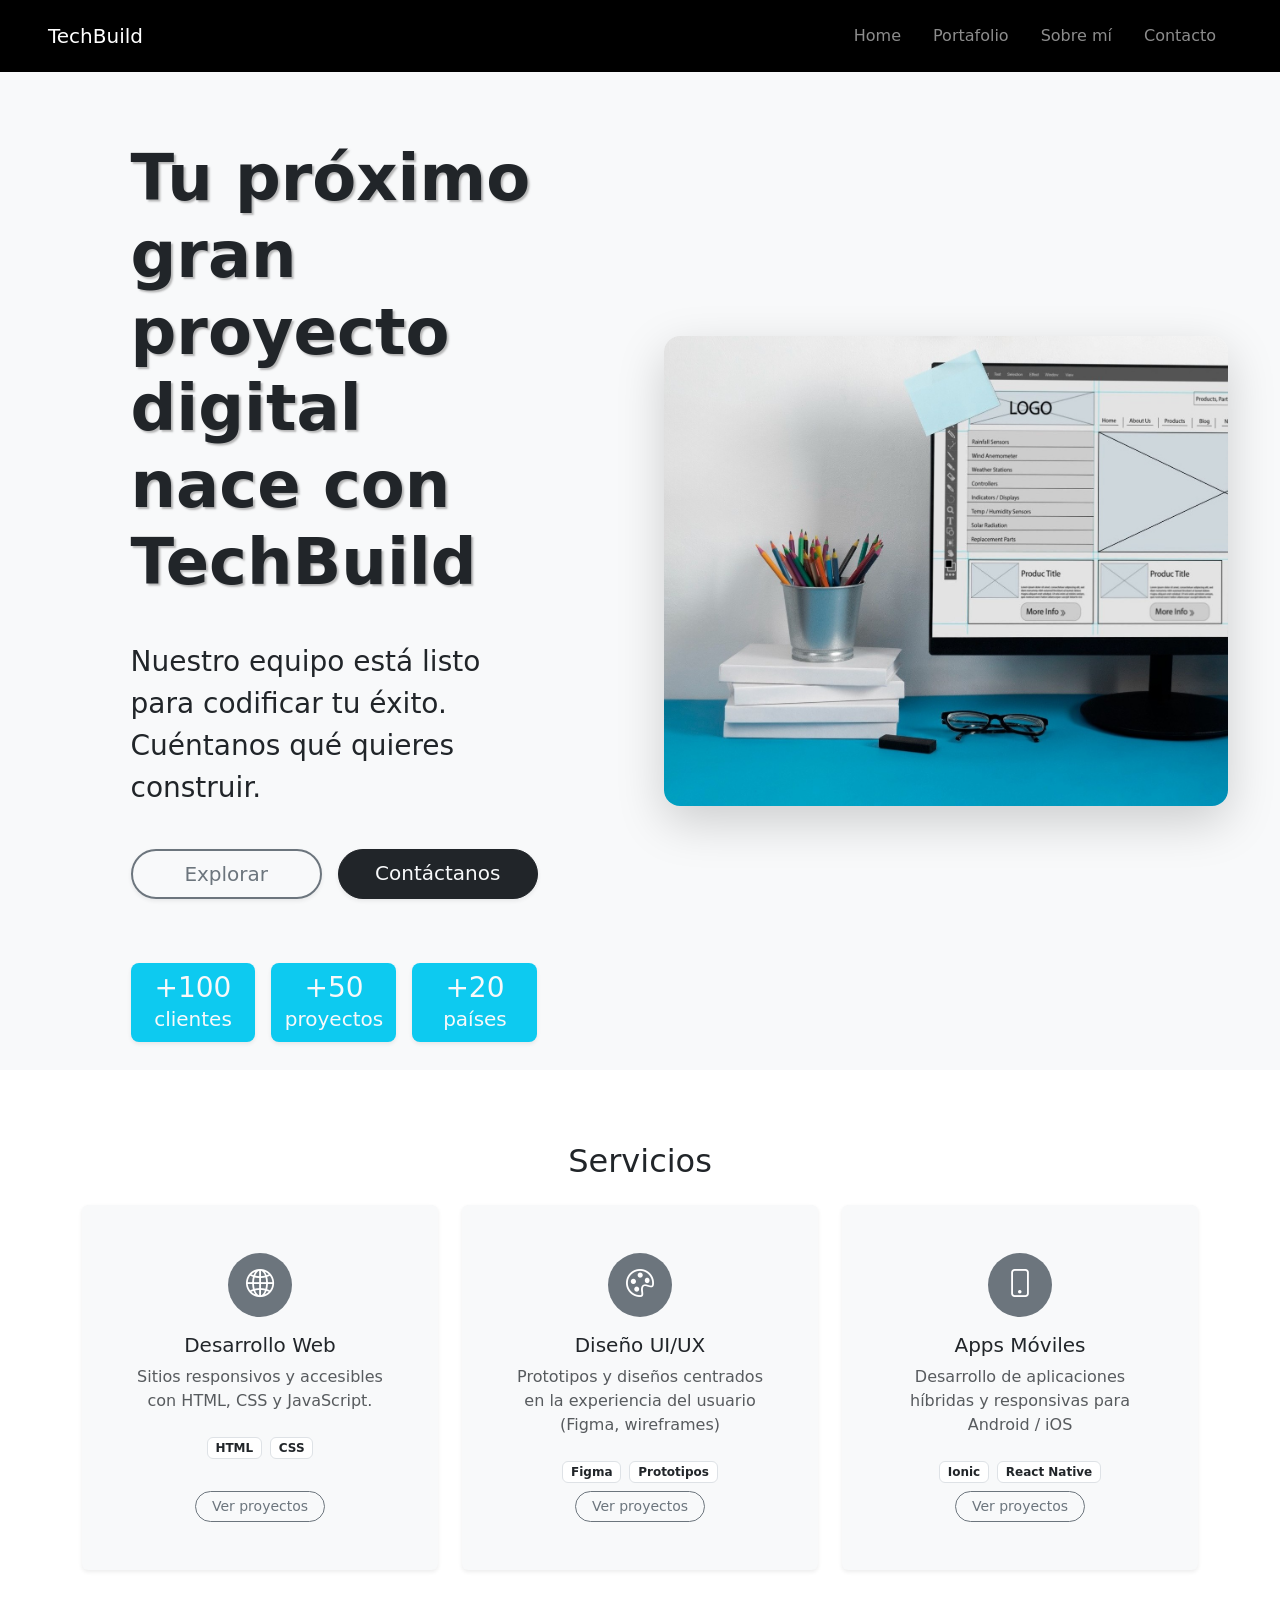
==== index.html @ db24a7d3 "Merge branch 'home' of github.com:merlynt/PortafolioDWA" ====
<!DOCTYPE html>
<html lang="en">

<head>
    <meta charset="UTF-8">
    <meta name="viewport" content="width=device-width, initial-scale=1.0">
    <title>Portafolio</title>
    <link href="https://cdn.jsdelivr.net/npm/bootstrap@5.3.8/dist/css/bootstrap.min.css" rel="stylesheet"
        integrity="sha384-sRIl4kxILFvY47J16cr9ZwB07vP4J8+LH7qKQnuqkuIAvNWLzeN8tE5YBujZqJLB" crossorigin="anonymous">
    <link rel="stylesheet" href="https://cdn.jsdelivr.net/npm/bootstrap-icons@1.10.5/font/bootstrap-icons.css">
    <link href="https://unpkg.com/aos@2.3.1/dist/aos.css" rel="stylesheet">
</head>

<body>
    <header>
        <nav class="navbar navbar-expand-lg navbar-dark bg-black">
            <div class="container-fluid px-5 py-2">
                <button class="navbar-toggler justify-content-end" type="button" data-bs-toggle="collapse"
                    data-bs-target="#menu" aria-controls="menu" aria-expanded="false" aria-label="Toggle navigation">
                    <span class="navbar-toggler-icon"></span>
                </button>
                <div class="collapse navbar-collapse" id="menu">
                    <ul
                        class="navbar-nav w-100 d-flex flex-column flex-lg-row align-items-center justify-content-between">
                        <li class="nav-item">
                            <span class="navbar-brand text-white">TechBuild</span>
                        </li>
                        <div class="d-flex flex-column flex-lg-row">
                            <li class="nav-item"><a class="nav-link btn btn-outline-secondary border-0 mx-2"
                                    href="index.html">Home</a></li>
                            <li class="nav-item"><a class="nav-link btn btn-outline-secondary border-0 mx-2"
                                    href="portafolio.html">Portafolio</a></li>
                            <li class="nav-item"><a class="nav-link btn btn-outline-secondary border-0 mx-2"
                                    href="sobre-mi.html">Sobre mí</a></li>
                            <li class="nav-item"><a class="nav-link btn btn-outline-secondary border-0 mx-2"
                                    href="contacto.html">Contacto</a></li>
                        </div>
                    </ul>
                </div>
            </div>
        </nav>
    </header>

    <section class="min-vh-75 d-flex align-items-center bg-light p-1">
        <div class="container-fluid px-3 px-md-5 py-4">
            <div class="row align-items-center g-5">
                <div class="col-12 col-lg-6 px-6">
                    <div class="row g-3 mt-4 w-75 mx-auto ">
                        <h1 data-aos="fade-up" data-aos-duration="1000" class="display-3 display-md-5 fw-bold mb-4"
                            style="text-shadow: 2px 2px 2px rgba(152, 152, 152, 0.7);">Tu próximo gran proyecto digital
                            nace con
                            TechBuild</h1>

                        <p data-aos="fade" data-aos-duration="1000" data-aos-delay="300" class="lead mb-4 fs-3 ">Nuestro
                            equipo está listo para codificar tu éxito. Cuéntanos
                            qué quieres construir.</p>

                        <div class="d-flex flex-column flex-md-row gap-3 justify-content-center mb-4">
                            <a href="contacto.html"
                                class="btn btn-lg btn-outline-secondary rounded-pill shadow-sm border-2 border-secondary text-secondary w-100 w-md-75 w-lg-50">
                                Explorar
                            </a>

                            <a href="contacto.html"
                                class="btn btn-dark btn-lg rounded-pill px-4 text-light w-100 w-md-75 w-lg-50 shadow-sm">
                                Contáctanos
                            </a>

                        </div>
                    </div>
                    <div class="row g-3 mt-4 w-75 mx-auto ">
                        <div class="col-12 col-sm-4">
                            <div class="bg-info rounded-3 text-center p-2 text-light shadow-sm">
                                <p class="h3 mb-0">+100</p>
                                <p class="fs-5 mb-0">clientes</p>
                            </div>
                        </div>
                        <div class="col-12 col-sm-4">
                            <div class="bg-info rounded-3 text-center p-2 text-light shadow-sm">
                                <p class="h3 mb-0">+50</p>
                                <p class="fs-5 mb-0">proyectos</p>
                            </div>
                        </div>
                        <div class="col-12 col-sm-4">
                            <div class="bg-info rounded-3 text-center p-2 text-light shadow-sm">
                                <p class="h3 mb-0">+20</p>
                                <p class="fs-5 mb-0">países</p>
                            </div>
                        </div>
                    </div>
                </div>

                <div class="col-12 col-lg-6">
                    <img src="/img/portadaHome.jpg" alt="TechBuild Portfolio" class="img-fluid rounded-4 shadow-lg"
                        data-aos="fade-left" data-aos-duration="1200" data-aos-easing="ease-out" data-aos-once="true">
                </div>

            </div>
        </div>
    </section>

    <section class="container my-5 py-4">
        <h2 class="text-center mb-4">Servicios</h2>
        <div class="row g-4">
            <div class="col-12 col-md-6 col-lg-4">
                <div class="card bg-light border-0 h-100 shadow-sm">
                    <div class="card-body text-center d-flex flex-column p-5">
                        <div class="mb-3">
                            <div class="rounded-circle bg-secondary text-white d-inline-flex align-items-center justify-content-center"
                                style="width:64px;height:64px;">
                                <i class="bi bi-globe2 fs-3" aria-hidden="true"></i>
                            </div>
                        </div>
                        <h5 class="card-title">Desarrollo Web</h5>
                        <p class="card-text text-muted">Sitios responsivos y accesibles con HTML, CSS y JavaScript.</p>
                        <div class="d-flex justify-content-center gap-2 my-2">
                            <span class="badge bg-white text-dark border">HTML</span>
                            <span class="badge bg-white text-dark border">CSS</span>
                        </div>
                        <div class="d-flex justify-content-center mt-auto">
                            <a href="portafolio.html" class="btn btn-outline-secondary btn-sm px-3 rounded-pill">
                                Ver proyectos
                            </a>
                        </div>
                    </div>
                </div>
            </div>

            <div class="col-12 col-md-6 col-lg-4">
                <div class="card bg-light border-0 h-100 shadow-sm">
                    <div class="card-body text-center d-flex flex-column p-5">
                        <div class="mb-3">
                            <div class="rounded-circle bg-secondary text-white d-inline-flex align-items-center justify-content-center"
                                style="width:64px;height:64px;">
                                <i class="bi bi-palette fs-3" aria-hidden="true"></i>
                            </div>
                        </div>
                        <h5 class="card-title">Diseño UI/UX</h5>
                        <p class="card-text text-muted">Prototipos y diseños centrados en la experiencia del usuario
                            (Figma, wireframes)</p>
                        <div class="d-flex justify-content-center gap-2 my-2">
                            <span class="badge bg-white text-dark border">Figma</span>
                            <span class="badge bg-white text-dark border">Prototipos</span>
                        </div>
                        <div class="d-flex justify-content-center mt-auto">
                            <a href="portafolio.html" class="btn btn-outline-secondary btn-sm px-3 rounded-pill">
                                Ver proyectos
                            </a>
                        </div>
                    </div>
                </div>
            </div>

            <div class="col-12 col-md-6 col-lg-4">
                <div class="card bg-light border-0 h-100 shadow-sm">
                    <div class="card-body text-center d-flex flex-column p-5">
                        <div class="mb-3">
                            <div class="rounded-circle bg-secondary text-white d-inline-flex align-items-center justify-content-center"
                                style="width:64px;height:64px;">
                                <i class="bi bi-phone fs-3" aria-hidden="true"></i>
                            </div>
                        </div>
                        <h5 class="card-title">Apps Móviles</h5>
                        <p class="card-text text-muted">Desarrollo de aplicaciones híbridas y responsivas para Android /
                            iOS</p>
                        <div class="d-flex justify-content-center gap-2 my-2">
                            <span class="badge bg-white text-dark border">Ionic</span>
                            <span class="badge bg-white text-dark border">React Native</span>
                        </div>
                        <div class="d-flex justify-content-center mt-auto">
                            <a href="portafolio.html" class="btn btn-outline-secondary btn-sm px-3 rounded-pill">
                                Ver proyectos
                            </a>
                        </div>
                    </div>
                </div>
            </div>
        </div>
    </section>

    <script src="https://cdn.jsdelivr.net/npm/bootstrap@5.3.8/dist/js/bootstrap.bundle.min.js"
        integrity="sha384-FKyoEForCGlyvwx9Hj09JcYn3nv7wiPVlz7YYwJrWVcXK/BmnVDxM+D2scQbITxI"
        crossorigin="anonymous"></script>
    <script src="https://unpkg.com/aos@2.3.1/dist/aos.js"></script>
    <script>
        AOS.init();
    </script>

</body>

</html>
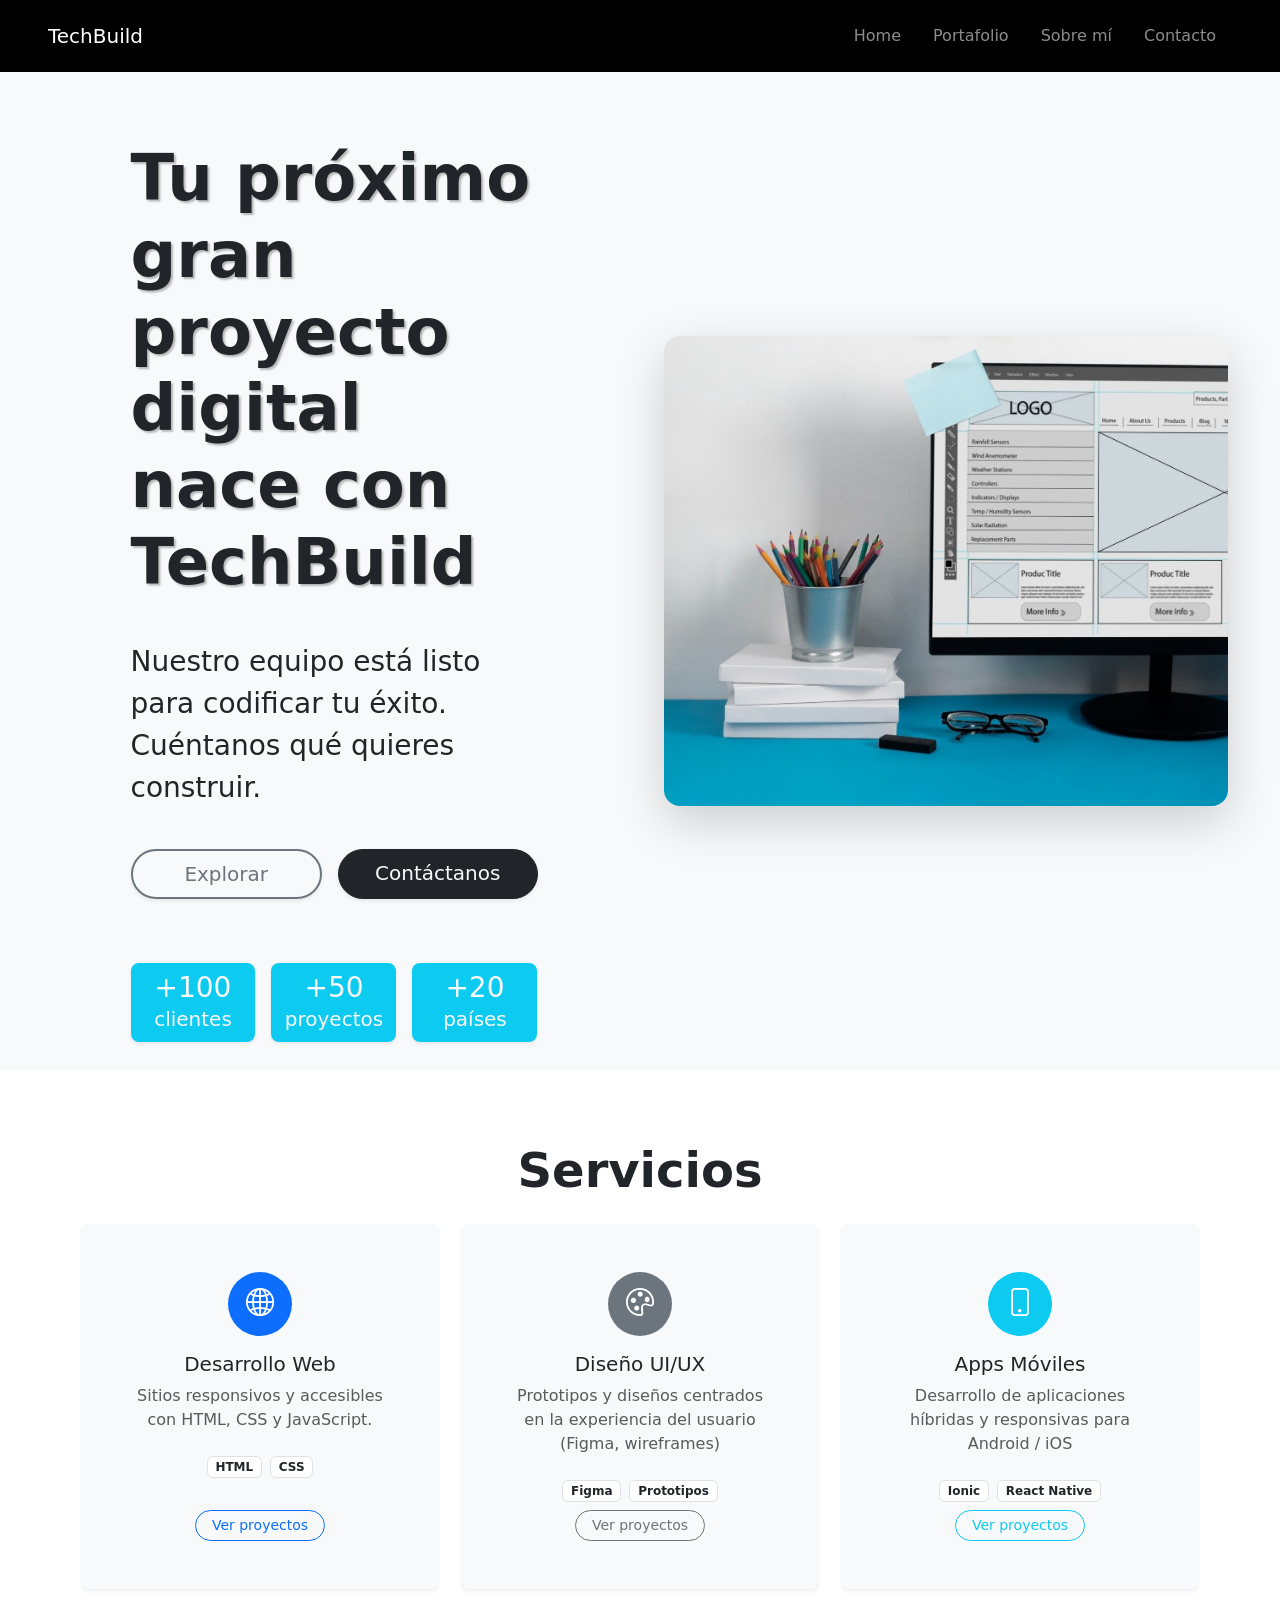
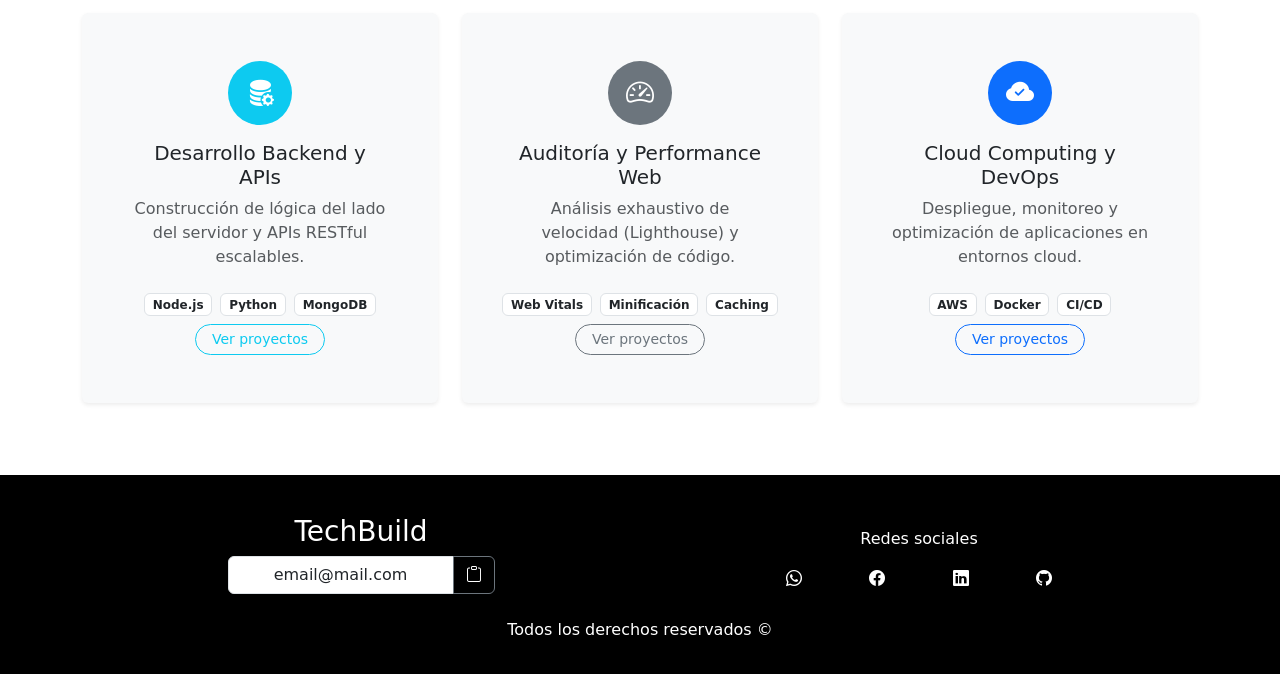
==== commit 67060464: "modificando servicios" ====
--- a/index.html
+++ b/index.html
@@ -99,14 +99,14 @@
         </div>
     </section>
 
-    <section class="container my-5 py-4">
-        <h2 class="text-center mb-4">Servicios</h2>
+    <section class="container my-4 py-5">
+        <h2 class="display-5 text-center fw-bold mb-4">Servicios</h2>
         <div class="row g-4">
             <div class="col-12 col-md-6 col-lg-4">
                 <div class="card bg-light border-0 h-100 shadow-sm">
                     <div class="card-body text-center d-flex flex-column p-5">
                         <div class="mb-3">
-                            <div class="rounded-circle bg-secondary text-white d-inline-flex align-items-center justify-content-center"
+                            <div class="rounded-circle bg-primary text-white d-inline-flex align-items-center justify-content-center"
                                 style="width:64px;height:64px;">
                                 <i class="bi bi-globe2 fs-3" aria-hidden="true"></i>
                             </div>
@@ -118,7 +118,7 @@
                             <span class="badge bg-white text-dark border">CSS</span>
                         </div>
                         <div class="d-flex justify-content-center mt-auto">
-                            <a href="portafolio.html" class="btn btn-outline-secondary btn-sm px-3 rounded-pill">
+                            <a href="portafolio.html" class="btn btn-outline-primary btn-sm px-3 rounded-pill">
                                 Ver proyectos
                             </a>
                         </div>
@@ -155,7 +155,7 @@
                 <div class="card bg-light border-0 h-100 shadow-sm">
                     <div class="card-body text-center d-flex flex-column p-5">
                         <div class="mb-3">
-                            <div class="rounded-circle bg-secondary text-white d-inline-flex align-items-center justify-content-center"
+                            <div class="rounded-circle bg-info text-white d-inline-flex align-items-center justify-content-center"
                                 style="width:64px;height:64px;">
                                 <i class="bi bi-phone fs-3" aria-hidden="true"></i>
                             </div>
@@ -168,7 +168,82 @@
                             <span class="badge bg-white text-dark border">React Native</span>
                         </div>
                         <div class="d-flex justify-content-center mt-auto">
-                            <a href="portafolio.html" class="btn btn-outline-secondary btn-sm px-3 rounded-pill">
+                            <a href="portafolio.html" class="btn btn-outline-info btn-sm px-3 rounded-pill">
+                                Ver proyectos
+                            </a>
+                        </div>
+                    </div>
+                </div>
+            </div>
+            <div class="col-12 col-md-6 col-lg-4">
+                <div class="card bg-light border-0 h-100 shadow-sm">
+                    <div class="card-body text-center d-flex flex-column p-5">
+                        <div class="mb-3">
+                            <div class="rounded-circle bg-info text-white d-inline-flex align-items-center justify-content-center"
+                                style="width:64px;height:64px;">
+                                <i class="bi bi-database-fill-gear fs-3" aria-hidden="true"></i>
+                            </div>
+                        </div>
+                        <h5 class="card-title">Desarrollo Backend y APIs</h5>
+                        <p class="card-text text-muted">Construcción de lógica del lado del servidor y APIs RESTful
+                            escalables.</p>
+                        <div class="d-flex justify-content-center gap-2 my-2">
+                            <span class="badge bg-white text-dark border">Node.js</span>
+                            <span class="badge bg-white text-dark border">Python</span>
+                            <span class="badge bg-white text-dark border">MongoDB</span>
+                        </div>
+                        <div class="d-flex justify-content-center mt-auto">
+                            <a href="portafolio.html" class="btn btn-outline-info btn-sm px-3 rounded-pill">
+                                Ver proyectos
+                            </a>
+                        </div>
+                    </div>
+                </div>
+            </div>
+            <div class="col-12 col-md-6 col-lg-4">
+                <div class="card bg-light border-0 h-100 shadow-sm">
+                    <div class="card-body text-center d-flex flex-column p-5">
+                        <div class="mb-3">
+                            <div class="rounded-circle bg-secondary text-white d-inline-flex align-items-center justify-content-center"
+                                style="width:64px;height:64px;">
+                                <i class="bi bi-speedometer2 fs-3" aria-hidden="true"></i>
+                            </div>
+                        </div>
+                        <h5 class="card-title">Auditoría y Performance Web</h5>
+                        <p class="card-text text-muted">Análisis exhaustivo de velocidad (Lighthouse) y optimización de
+                            código.</p>
+                        <div class="d-flex justify-content-center gap-2 my-2">
+                            <span class="badge bg-white text-dark border">Web Vitals</span>
+                            <span class="badge bg-white text-dark border">Minificación</span>
+                            <span class="badge bg-white text-dark border">Caching</span>
+                        </div>
+                        <div class="d-flex justify-content-center mt-auto">
+                            <a href="#" class="btn btn-outline-secondary btn-sm px-3 rounded-pill">
+                                Ver proyectos
+                            </a>
+                        </div>
+                    </div>
+                </div>
+            </div>
+            <div class="col-12 col-md-6 col-lg-4">
+                <div class="card bg-light border-0 h-100 shadow-sm">
+                    <div class="card-body text-center d-flex flex-column p-5">
+                        <div class="mb-3">
+                            <div class="rounded-circle bg-primary text-white d-inline-flex align-items-center justify-content-center"
+                                style="width:64px;height:64px;">
+                                <i class="bi bi-cloud-check-fill fs-3" aria-hidden="true"></i>
+                            </div>
+                        </div>
+                        <h5 class="card-title">Cloud Computing y DevOps</h5>
+                        <p class="card-text text-muted">Despliegue, monitoreo y optimización de aplicaciones en entornos
+                            cloud.</p>
+                        <div class="d-flex justify-content-center gap-2 my-2">
+                            <span class="badge bg-white text-dark border">AWS</span>
+                            <span class="badge bg-white text-dark border">Docker</span>
+                            <span class="badge bg-white text-dark border">CI/CD</span>
+                        </div>
+                        <div class="d-flex justify-content-center mt-auto">
+                            <a href="portafolio.html" class="btn btn-outline-primary btn-sm px-3 rounded-pill">
                                 Ver proyectos
                             </a>
                         </div>
@@ -185,6 +260,40 @@
     <script>
         AOS.init();
     </script>
+    <footer class="bg-black text-white p-3">
+        <div class="container px-4 pt-4">
+            <div class="row justify-content-evenly">
+                <section
+                    class="col-12 col-lg-6 mx-auto mb-2 d-flex flex-column justify-content-center align-items-center">
+                    <h3>TechBuild</h3>
+                    <div class="input-group mb-3 d-flex justify-content-center">
+                        <input type="text" value="email@mail.com" class="bg-white w-auto pl-2 input-group-text"
+                            disabled>
+                        <button class="btn btn-outline-secondary text-white" type="button"><i
+                                class="bi bi-clipboard"></i></button>
+                    </div>
+                </section>
+                <section class="col-12 d-flex flex-column justify-content-center align-items-center col-sm-6 mx-auto">
+                    <p>Redes sociales</p>
+                    <ul class="list-unstyled d-flex justify-content-between align-items-center w-50">
+                        <li>
+                            <a href="#" class="text-white"><i class="bi bi-whatsapp"></i></a>
+                        </li>
+                        <li>
+                            <a href="#" class="text-white"><i class="bi bi-facebook"></i></a>
+                        </li>
+                        <li>
+                            <a href="#" class="text-white"><i class="bi bi-linkedin"></i></a>
+                        </li>
+                        <li>
+                            <a href="#" class="text-white"><i class="bi bi-github"></i></a>
+                        </li>
+                    </ul>
+                </section>
+            </div>
+            <p class="text-center">Todos los derechos reservados &copy;</p>
+        </div>
+    </footer>
 
 </body>
 
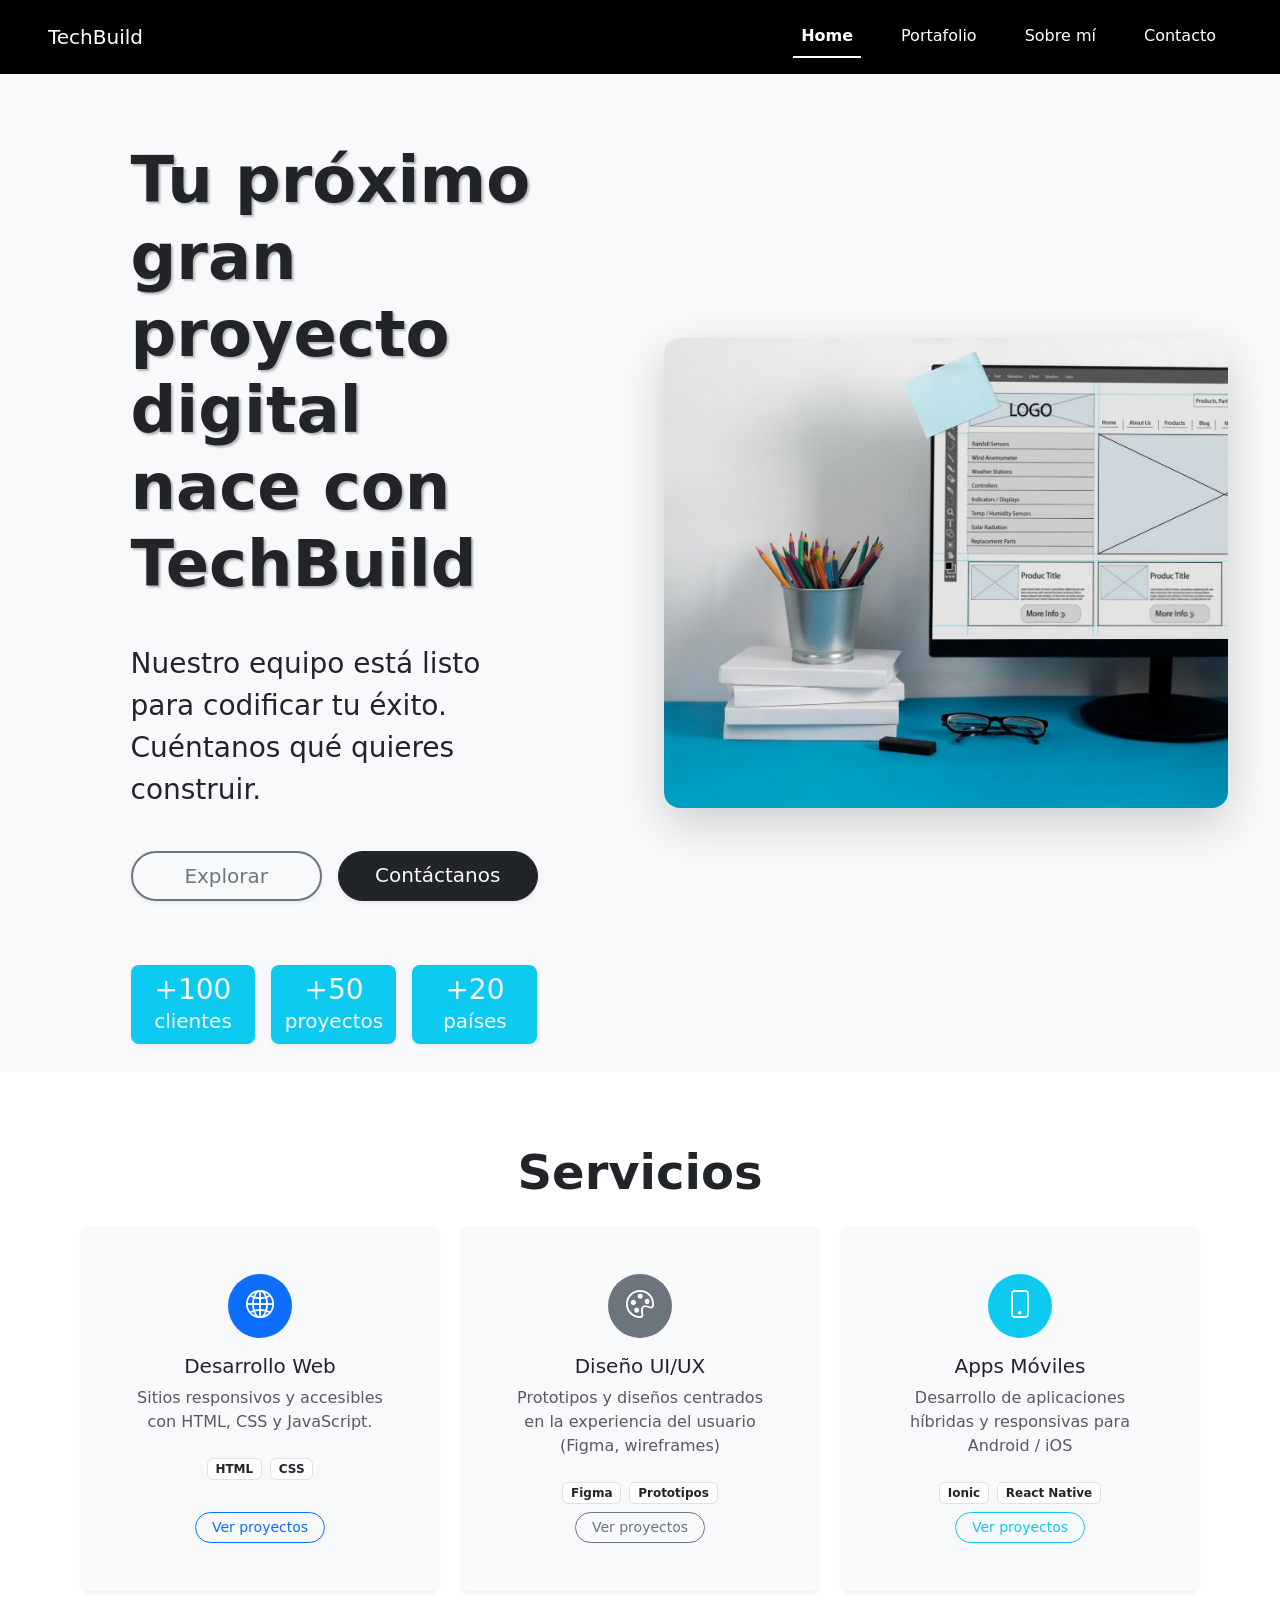
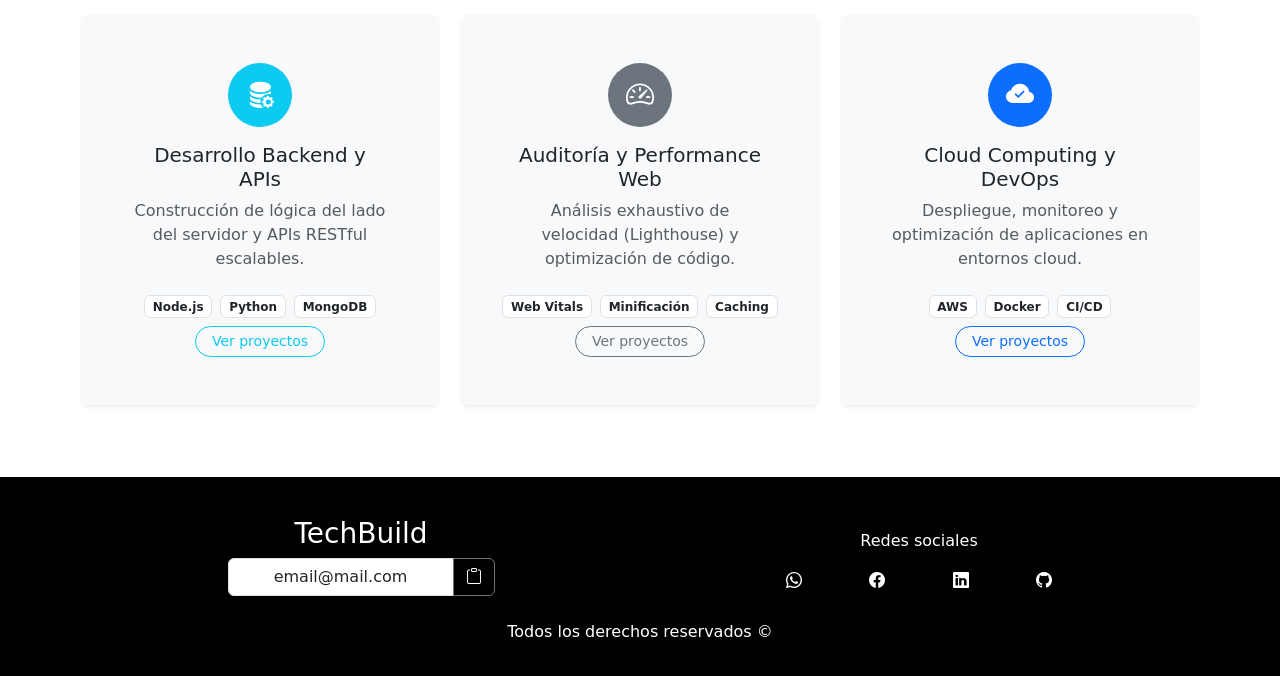
==== commit 3ca52dbb: "refactor: redesign navbar and reorganize script structure for better code order" ====
--- a/index.html
+++ b/index.html
@@ -9,36 +9,41 @@
         integrity="sha384-sRIl4kxILFvY47J16cr9ZwB07vP4J8+LH7qKQnuqkuIAvNWLzeN8tE5YBujZqJLB" crossorigin="anonymous">
     <link rel="stylesheet" href="https://cdn.jsdelivr.net/npm/bootstrap-icons@1.10.5/font/bootstrap-icons.css">
     <link href="https://unpkg.com/aos@2.3.1/dist/aos.css" rel="stylesheet">
+    <link rel="stylesheet" href="../CSS/style.css">
+
 </head>
 
 <body>
     <header>
         <nav class="navbar navbar-expand-lg navbar-dark bg-black">
             <div class="container-fluid px-5 py-2">
-                <button class="navbar-toggler justify-content-end" type="button" data-bs-toggle="collapse"
-                    data-bs-target="#menu" aria-controls="menu" aria-expanded="false" aria-label="Toggle navigation">
+                <a class="navbar-brand text-white" href="#">TechBuild</a>
+
+                <button class="navbar-toggler" type="button" data-bs-toggle="collapse" data-bs-target="#menu"
+                        aria-controls="menu" aria-expanded="false" aria-label="Toggle navigation">
                     <span class="navbar-toggler-icon"></span>
                 </button>
+
                 <div class="collapse navbar-collapse" id="menu">
-                    <ul
-                        class="navbar-nav w-100 d-flex flex-column flex-lg-row align-items-center justify-content-between">
+                    <ul class="navbar-nav nav-underline ms-auto d-flex flex-column flex-lg-row align-items-center">
                         <li class="nav-item">
-                            <span class="navbar-brand text-white">TechBuild</span>
-                        </li>
-                        <div class="d-flex flex-column flex-lg-row">
-                            <li class="nav-item"><a class="nav-link btn btn-outline-secondary border-0 mx-2"
-                                    href="index.html">Home</a></li>
-                            <li class="nav-item"><a class="nav-link btn btn-outline-secondary border-0 mx-2"
-                                    href="portafolio.html">Portafolio</a></li>
-                            <li class="nav-item"><a class="nav-link btn btn-outline-secondary border-0 mx-2"
-                                    href="sobre-mi.html">Sobre mí</a></li>
-                            <li class="nav-item"><a class="nav-link btn btn-outline-secondary border-0 mx-2"
-                                    href="contacto.html">Contacto</a></li>
-                        </div>
+                            <a class="nav-link active text-white mx-2" href="index.html">Home</a>
+                        </li>
+                        <li class="nav-item">
+                            <a class="nav-link text-white mx-2" href="portafolio.html">Portafolio</a>
+                        </li>
+                        <li class="nav-item">
+                            <a class="nav-link text-white mx-2" href="sobre-mi.html">Sobre mí</a>
+                        </li>
+                        <li class="nav-item">
+                            <a class="nav-link text-white mx-2" href="contacto.html">Contacto</a>
+                        </li>
                     </ul>
                 </div>
             </div>
         </nav>
+
+
     </header>
 
     <section class="min-vh-75 d-flex align-items-center bg-light p-1">
@@ -57,7 +62,7 @@
 
                         <div class="d-flex flex-column flex-md-row gap-3 justify-content-center mb-4">
                             <a href="contacto.html"
-                                class="btn btn-lg btn-outline-secondary rounded-pill shadow-sm border-2 border-secondary text-secondary w-100 w-md-75 w-lg-50">
+                                class="btn btn-lg btn-outline-secondary rounded-pill shadow-sm border-2 w-100 w-md-75 w-lg-50">
                                 Explorar
                             </a>
 
@@ -106,8 +111,7 @@
                 <div class="card bg-light border-0 h-100 shadow-sm">
                     <div class="card-body text-center d-flex flex-column p-5">
                         <div class="mb-3">
-                            <div class="rounded-circle bg-primary text-white d-inline-flex align-items-center justify-content-center"
-                                style="width:64px;height:64px;">
+                            <div class="rounded-circle bg-primary text-white d-inline-flex align-items-center justify-content-center icon-circle">
                                 <i class="bi bi-globe2 fs-3" aria-hidden="true"></i>
                             </div>
                         </div>
@@ -130,8 +134,7 @@
                 <div class="card bg-light border-0 h-100 shadow-sm">
                     <div class="card-body text-center d-flex flex-column p-5">
                         <div class="mb-3">
-                            <div class="rounded-circle bg-secondary text-white d-inline-flex align-items-center justify-content-center"
-                                style="width:64px;height:64px;">
+                            <div class="rounded-circle bg-secondary text-white d-inline-flex align-items-center justify-content-center icon-circle">
                                 <i class="bi bi-palette fs-3" aria-hidden="true"></i>
                             </div>
                         </div>
@@ -155,8 +158,7 @@
                 <div class="card bg-light border-0 h-100 shadow-sm">
                     <div class="card-body text-center d-flex flex-column p-5">
                         <div class="mb-3">
-                            <div class="rounded-circle bg-info text-white d-inline-flex align-items-center justify-content-center"
-                                style="width:64px;height:64px;">
+                            <div class="rounded-circle bg-info text-white d-inline-flex align-items-center justify-content-center icon-circle">
                                 <i class="bi bi-phone fs-3" aria-hidden="true"></i>
                             </div>
                         </div>
@@ -179,8 +181,7 @@
                 <div class="card bg-light border-0 h-100 shadow-sm">
                     <div class="card-body text-center d-flex flex-column p-5">
                         <div class="mb-3">
-                            <div class="rounded-circle bg-info text-white d-inline-flex align-items-center justify-content-center"
-                                style="width:64px;height:64px;">
+                            <div class="rounded-circle bg-info text-white d-inline-flex align-items-center justify-content-center icon-circle">
                                 <i class="bi bi-database-fill-gear fs-3" aria-hidden="true"></i>
                             </div>
                         </div>
@@ -204,8 +205,7 @@
                 <div class="card bg-light border-0 h-100 shadow-sm">
                     <div class="card-body text-center d-flex flex-column p-5">
                         <div class="mb-3">
-                            <div class="rounded-circle bg-secondary text-white d-inline-flex align-items-center justify-content-center"
-                                style="width:64px;height:64px;">
+                            <div class="rounded-circle bg-secondary text-white d-inline-flex align-items-center justify-content-center icon-circle">
                                 <i class="bi bi-speedometer2 fs-3" aria-hidden="true"></i>
                             </div>
                         </div>
@@ -229,8 +229,7 @@
                 <div class="card bg-light border-0 h-100 shadow-sm">
                     <div class="card-body text-center d-flex flex-column p-5">
                         <div class="mb-3">
-                            <div class="rounded-circle bg-primary text-white d-inline-flex align-items-center justify-content-center"
-                                style="width:64px;height:64px;">
+                            <div class="rounded-circle bg-primary text-white d-inline-flex align-items-center justify-content-center icon-circle">
                                 <i class="bi bi-cloud-check-fill fs-3" aria-hidden="true"></i>
                             </div>
                         </div>
@@ -253,13 +252,7 @@
         </div>
     </section>
 
-    <script src="https://cdn.jsdelivr.net/npm/bootstrap@5.3.8/dist/js/bootstrap.bundle.min.js"
-        integrity="sha384-FKyoEForCGlyvwx9Hj09JcYn3nv7wiPVlz7YYwJrWVcXK/BmnVDxM+D2scQbITxI"
-        crossorigin="anonymous"></script>
-    <script src="https://unpkg.com/aos@2.3.1/dist/aos.js"></script>
-    <script>
-        AOS.init();
-    </script>
+
     <footer class="bg-black text-white p-3">
         <div class="container px-4 pt-4">
             <div class="row justify-content-evenly">
@@ -295,6 +288,16 @@
         </div>
     </footer>
 
+    <script src="https://cdn.jsdelivr.net/npm/bootstrap@5.3.8/dist/js/bootstrap.bundle.min.js"
+            integrity="sha384-FKyoEForCGlyvwx9Hj09JcYn3nv7wiPVlz7YYwJrWVcXK/BmnVDxM+D2scQbITxI"
+            crossorigin="anonymous"></script>
+    <script src="https://unpkg.com/aos@2.3.1/dist/aos.js"></script>
+    <script>
+        AOS.init();
+    </script>
+
+    <script src="js/main.js"></script>
+
 </body>
 
 </html>
--- a/CSS/style.css
+++ b/CSS/style.css
@@ -0,0 +1,4 @@
+.icon-circle {
+    width: 64px;
+    height: 64px;
+}
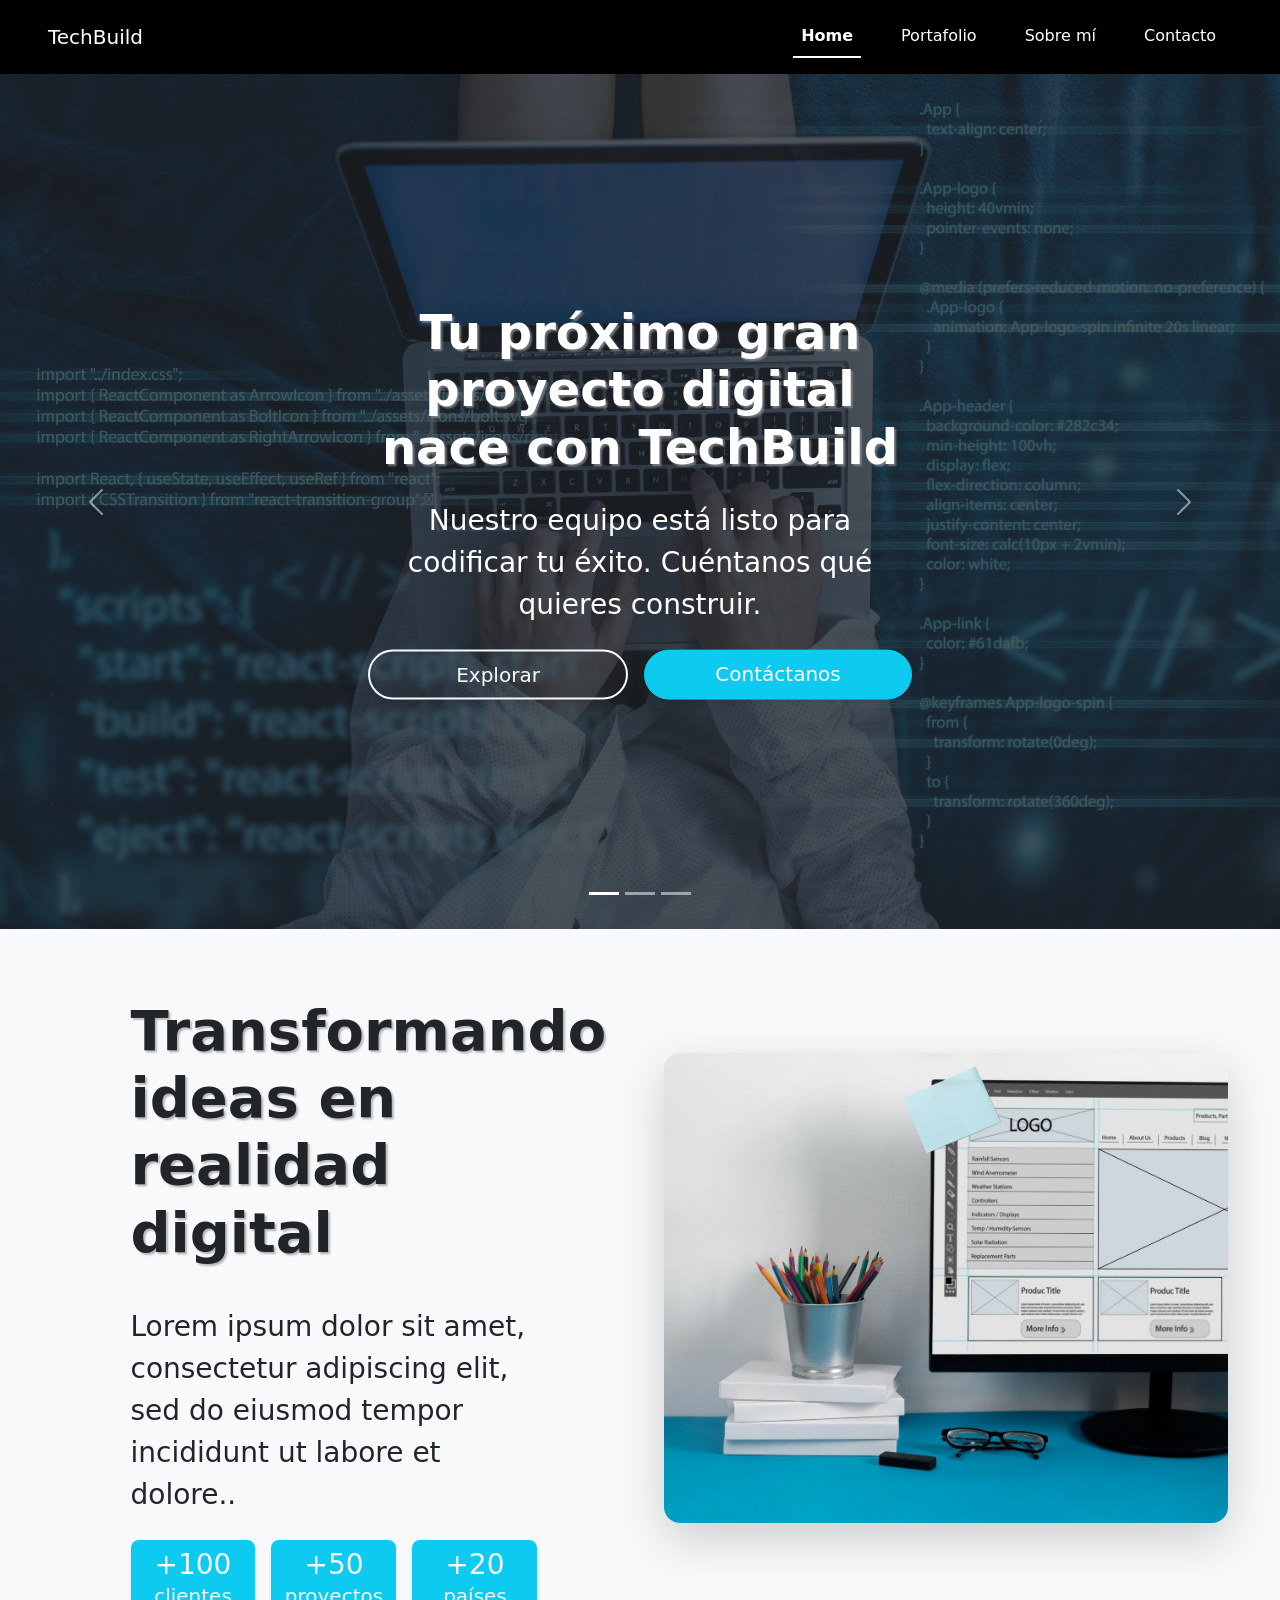
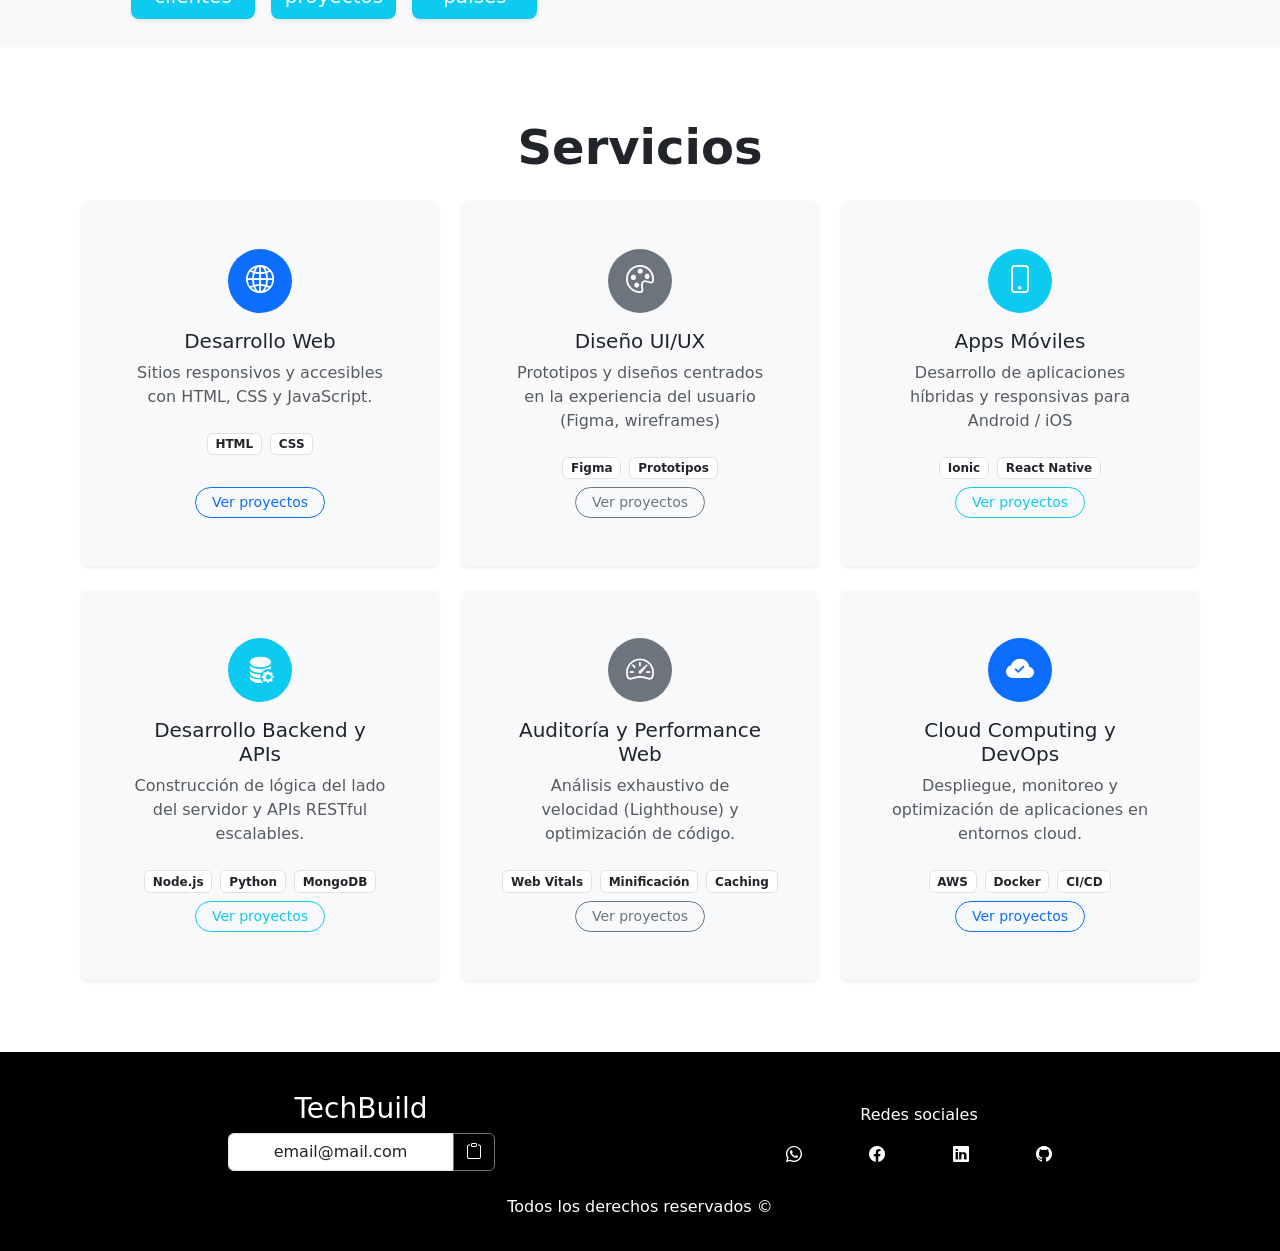
==== commit 9ba0cbcb: "carousel" ====
--- a/index.html
+++ b/index.html
@@ -20,7 +20,7 @@
                 <a class="navbar-brand text-white" href="#">TechBuild</a>
 
                 <button class="navbar-toggler" type="button" data-bs-toggle="collapse" data-bs-target="#menu"
-                        aria-controls="menu" aria-expanded="false" aria-label="Toggle navigation">
+                    aria-controls="menu" aria-expanded="false" aria-label="Toggle navigation">
                     <span class="navbar-toggler-icon"></span>
                 </button>
 
@@ -42,38 +42,135 @@
                 </div>
             </div>
         </nav>
-
-
     </header>
 
-    <section class="min-vh-75 d-flex align-items-center bg-light p-1">
+    <section class="min-vh-75 d-flex align-items-center bg-light position-relative">
+        <div id="carouselExample" class="carousel slide w-100" data-bs-ride="carousel" data-bs-interval="4000">
+
+            <div class="carousel-inner">
+
+                <!-- ===== SLIDE 1 ===== -->
+                <div class="carousel-item active position-relative">
+                    <img src="/img/home/2150010128.jpg" class="d-block w-100 img-fluid" alt="Slide 1"
+                        style="object-fit: cover; height: 95vh; object-position: top;">
+                    <div class="position-absolute top-0 start-0 w-100 h-100 bg-dark bg-opacity-75"></div>
+
+                    <div
+                        class="position-absolute top-50 start-50 translate-middle text-center text-white p-4 p-md-5 mx-auto w-auto">
+                        <h1 class="display-5 display-md-3 fw-bold mb-4"
+                            style="text-shadow: 2px 2px 2px rgba(152,152,152,0.7);">
+                            Tu próximo gran proyecto digital nace con TechBuild
+                        </h1>
+                        <p class="lead mb-4 fs-3">
+                            Nuestro equipo está listo para codificar tu éxito. Cuéntanos qué quieres construir.
+                        </p>
+                        <div class="d-flex flex-column flex-md-row gap-3 justify-content-center">
+                            <a href="contacto.html"
+                                class="btn btn-lg btn-outline-light rounded-pill shadow-sm border-2 w-100 w-md-auto">
+                                Explorar
+                            </a>
+                            <a href="contacto.html"
+                                class="btn btn-info btn-lg rounded-pill px-4 text-white w-100 w-md-auto shadow-sm">
+                                Contáctanos
+                            </a>
+                        </div>
+                    </div>
+                </div>
+
+                <!-- ===== SLIDE 2 ===== -->
+                <div class="carousel-item position-relative">
+                    <img src="/img/home/2150038841.jpg" class="d-block w-100 img-fluid" alt="Slide 2"
+                        style="object-fit: cover; height: 95vh; object-position: top;">
+                    <div class="position-absolute top-0 start-0 w-100 h-100 bg-dark bg-opacity-75"></div>
+
+                    <div
+                        class="position-absolute top-50 start-50 translate-middle text-center text-white p-4 p-md-5 mx-auto w-auto">
+                        <h1 class="display-5 display-md-3 fw-bold mb-4"
+                            style="text-shadow: 2px 2px 2px rgba(152,152,152,0.7);">
+                            Impulsa tu presencia digital con nuestro equipo creativo
+                        </h1>
+                        <p class="lead mb-4 fs-3">
+                            Diseñamos experiencias modernas que transforman ideas en productos digitales.
+                        </p>
+                        <div class="d-flex flex-column flex-md-row gap-3 justify-content-center">
+                            <a href="contacto.html"
+                                class="btn btn-lg btn-outline-light rounded-pill shadow-sm border-2 w-100 w-md-auto">
+                                Explorar
+                            </a>
+                            <a href="contacto.html"
+                                class="btn btn-info btn-lg rounded-pill px-4 text-white w-100 w-md-auto shadow-sm">
+                                Contáctanos
+                            </a>
+                        </div>
+                    </div>
+                </div>
+
+                <!-- ===== SLIDE 3 ===== -->
+                <div class="carousel-item position-relative">
+                    <img src="/img/home/89076.jpg" class="d-block w-100 img-fluid" alt="Slide 3"
+                        style="object-fit: cover; height: 95vh; object-position: top;">
+                    <div class="position-absolute top-0 start-0 w-100 h-100 bg-dark bg-opacity-75"></div>
+
+                    <div
+                        class="position-absolute top-50 start-50 translate-middle text-center text-white p-4 p-md-5 mx-auto w-auto">
+                        <h1 class="display-5 display-md-3 fw-bold mb-4"
+                            style="text-shadow: 2px 2px 2px rgba(152,152,152,0.7);">
+                            Creamos soluciones que conectan con tus usuarios
+                        </h1>
+                        <p class="lead mb-4 fs-3">
+                            Desde la estrategia hasta la implementación, te acompañamos en todo el proceso.
+                        </p>
+                        <div class="d-flex flex-column flex-md-row gap-3 justify-content-center">
+                            <a href="contacto.html"
+                                class="btn btn-lg btn-outline-light rounded-pill shadow-sm border-2 w-100 w-md-auto">
+                                Explorar
+                            </a>
+                            <a href="contacto.html"
+                                class="btn btn-info btn-lg rounded-pill px-4 text-white w-100 w-md-auto shadow-sm">
+                                Contáctanos
+                            </a>
+                        </div>
+                    </div>
+                </div>
+            </div>
+
+            <!-- CONTROLES -->
+            <button class="carousel-control-prev" type="button" data-bs-target="#carouselExample" data-bs-slide="prev">
+                <span class="carousel-control-prev-icon" aria-hidden="true"></span>
+                <span class="visually-hidden">Anterior</span>
+            </button>
+            <button class="carousel-control-next" type="button" data-bs-target="#carouselExample" data-bs-slide="next">
+                <span class="carousel-control-next-icon" aria-hidden="true"></span>
+                <span class="visually-hidden">Siguiente</span>
+            </button>
+
+            <!-- INDICADORES -->
+            <div class="carousel-indicators mb-0 pb-4">
+                <button type="button" data-bs-target="#carouselExample" data-bs-slide-to="0" class="active"
+                    aria-current="true" aria-label="Slide 1"></button>
+                <button type="button" data-bs-target="#carouselExample" data-bs-slide-to="1"
+                    aria-label="Slide 2"></button>
+                <button type="button" data-bs-target="#carouselExample" data-bs-slide-to="2"
+                    aria-label="Slide 3"></button>
+            </div>
+        </div>
+    </section>
+
+    <section class="min-vh-75 d-flex align-items-center bg-light p-1 ">
         <div class="container-fluid px-3 px-md-5 py-4">
             <div class="row align-items-center g-5">
                 <div class="col-12 col-lg-6 px-6">
                     <div class="row g-3 mt-4 w-75 mx-auto ">
-                        <h1 data-aos="fade-up" data-aos-duration="1000" class="display-3 display-md-5 fw-bold mb-4"
-                            style="text-shadow: 2px 2px 2px rgba(152, 152, 152, 0.7);">Tu próximo gran proyecto digital
-                            nace con
-                            TechBuild</h1>
-
-                        <p data-aos="fade" data-aos-duration="1000" data-aos-delay="300" class="lead mb-4 fs-3 ">Nuestro
-                            equipo está listo para codificar tu éxito. Cuéntanos
-                            qué quieres construir.</p>
-
-                        <div class="d-flex flex-column flex-md-row gap-3 justify-content-center mb-4">
-                            <a href="contacto.html"
-                                class="btn btn-lg btn-outline-secondary rounded-pill shadow-sm border-2 w-100 w-md-75 w-lg-50">
-                                Explorar
-                            </a>
-
-                            <a href="contacto.html"
-                                class="btn btn-dark btn-lg rounded-pill px-4 text-light w-100 w-md-75 w-lg-50 shadow-sm">
-                                Contáctanos
-                            </a>
-
-                        </div>
-                    </div>
-                    <div class="row g-3 mt-4 w-75 mx-auto ">
+                        <h1 data-aos="fade-up" data-aos-duration="1000" class="display-4 display-md-5 fw-bold mb-4"
+                            style="text-shadow: 2px 2px 2px rgba(152, 152, 152, 0.7);">Transformando ideas en realidad
+                            digital</h1>
+
+                        <p data-aos="fade" data-aos-duration="1000" data-aos-delay="300" class="lead mb-4 fs-3 ">Lorem
+                            ipsum dolor sit amet, consectetur adipiscing elit, sed do eiusmod tempor incididunt ut
+                            labore et dolore..</p>
+
+                    </div>
+                    <div class="row g-3 w-75 mx-auto ">
                         <div class="col-12 col-sm-4">
                             <div class="bg-info rounded-3 text-center p-2 text-light shadow-sm">
                                 <p class="h3 mb-0">+100</p>
@@ -96,7 +193,7 @@
                 </div>
 
                 <div class="col-12 col-lg-6">
-                    <img src="/img/portadaHome.jpg" alt="TechBuild Portfolio" class="img-fluid rounded-4 shadow-lg"
+                    <img src="/img/home/portadaHome.jpg" alt="TechBuild Portfolio" class="img-fluid rounded-4 shadow-lg"
                         data-aos="fade-left" data-aos-duration="1200" data-aos-easing="ease-out" data-aos-once="true">
                 </div>
 
@@ -111,7 +208,8 @@
                 <div class="card bg-light border-0 h-100 shadow-sm">
                     <div class="card-body text-center d-flex flex-column p-5">
                         <div class="mb-3">
-                            <div class="rounded-circle bg-primary text-white d-inline-flex align-items-center justify-content-center icon-circle">
+                            <div
+                                class="rounded-circle bg-primary text-white d-inline-flex align-items-center justify-content-center icon-circle">
                                 <i class="bi bi-globe2 fs-3" aria-hidden="true"></i>
                             </div>
                         </div>
@@ -134,7 +232,8 @@
                 <div class="card bg-light border-0 h-100 shadow-sm">
                     <div class="card-body text-center d-flex flex-column p-5">
                         <div class="mb-3">
-                            <div class="rounded-circle bg-secondary text-white d-inline-flex align-items-center justify-content-center icon-circle">
+                            <div
+                                class="rounded-circle bg-secondary text-white d-inline-flex align-items-center justify-content-center icon-circle">
                                 <i class="bi bi-palette fs-3" aria-hidden="true"></i>
                             </div>
                         </div>
@@ -158,7 +257,8 @@
                 <div class="card bg-light border-0 h-100 shadow-sm">
                     <div class="card-body text-center d-flex flex-column p-5">
                         <div class="mb-3">
-                            <div class="rounded-circle bg-info text-white d-inline-flex align-items-center justify-content-center icon-circle">
+                            <div
+                                class="rounded-circle bg-info text-white d-inline-flex align-items-center justify-content-center icon-circle">
                                 <i class="bi bi-phone fs-3" aria-hidden="true"></i>
                             </div>
                         </div>
@@ -181,7 +281,8 @@
                 <div class="card bg-light border-0 h-100 shadow-sm">
                     <div class="card-body text-center d-flex flex-column p-5">
                         <div class="mb-3">
-                            <div class="rounded-circle bg-info text-white d-inline-flex align-items-center justify-content-center icon-circle">
+                            <div
+                                class="rounded-circle bg-info text-white d-inline-flex align-items-center justify-content-center icon-circle">
                                 <i class="bi bi-database-fill-gear fs-3" aria-hidden="true"></i>
                             </div>
                         </div>
@@ -205,7 +306,8 @@
                 <div class="card bg-light border-0 h-100 shadow-sm">
                     <div class="card-body text-center d-flex flex-column p-5">
                         <div class="mb-3">
-                            <div class="rounded-circle bg-secondary text-white d-inline-flex align-items-center justify-content-center icon-circle">
+                            <div
+                                class="rounded-circle bg-secondary text-white d-inline-flex align-items-center justify-content-center icon-circle">
                                 <i class="bi bi-speedometer2 fs-3" aria-hidden="true"></i>
                             </div>
                         </div>
@@ -229,7 +331,8 @@
                 <div class="card bg-light border-0 h-100 shadow-sm">
                     <div class="card-body text-center d-flex flex-column p-5">
                         <div class="mb-3">
-                            <div class="rounded-circle bg-primary text-white d-inline-flex align-items-center justify-content-center icon-circle">
+                            <div
+                                class="rounded-circle bg-primary text-white d-inline-flex align-items-center justify-content-center icon-circle">
                                 <i class="bi bi-cloud-check-fill fs-3" aria-hidden="true"></i>
                             </div>
                         </div>
@@ -289,8 +392,8 @@
     </footer>
 
     <script src="https://cdn.jsdelivr.net/npm/bootstrap@5.3.8/dist/js/bootstrap.bundle.min.js"
-            integrity="sha384-FKyoEForCGlyvwx9Hj09JcYn3nv7wiPVlz7YYwJrWVcXK/BmnVDxM+D2scQbITxI"
-            crossorigin="anonymous"></script>
+        integrity="sha384-FKyoEForCGlyvwx9Hj09JcYn3nv7wiPVlz7YYwJrWVcXK/BmnVDxM+D2scQbITxI"
+        crossorigin="anonymous"></script>
     <script src="https://unpkg.com/aos@2.3.1/dist/aos.js"></script>
     <script>
         AOS.init();
--- a/CSS/style.css
+++ b/CSS/style.css
@@ -2,3 +2,11 @@
     width: 64px;
     height: 64px;
 }
+
+.cliente-img {
+    width: 110%;
+    height: 110px;
+    object-fit: contain;
+}
+
+
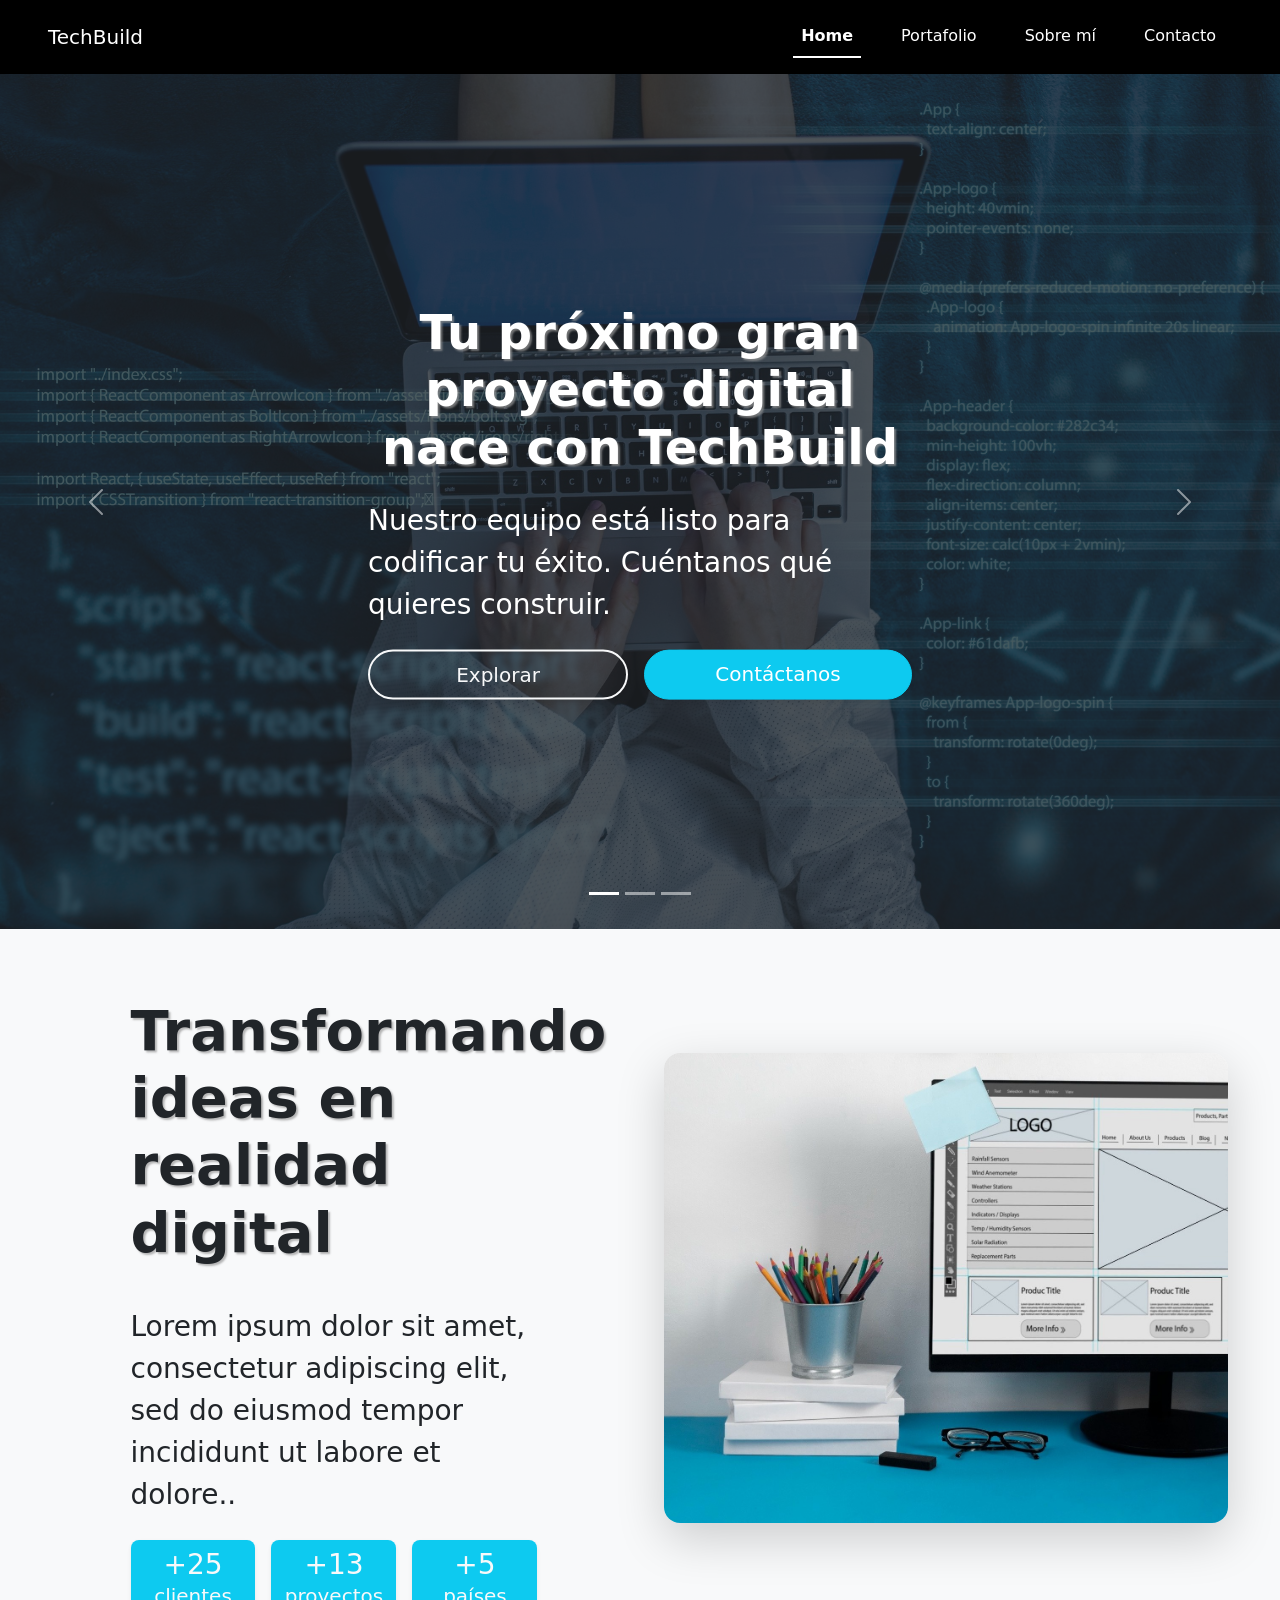
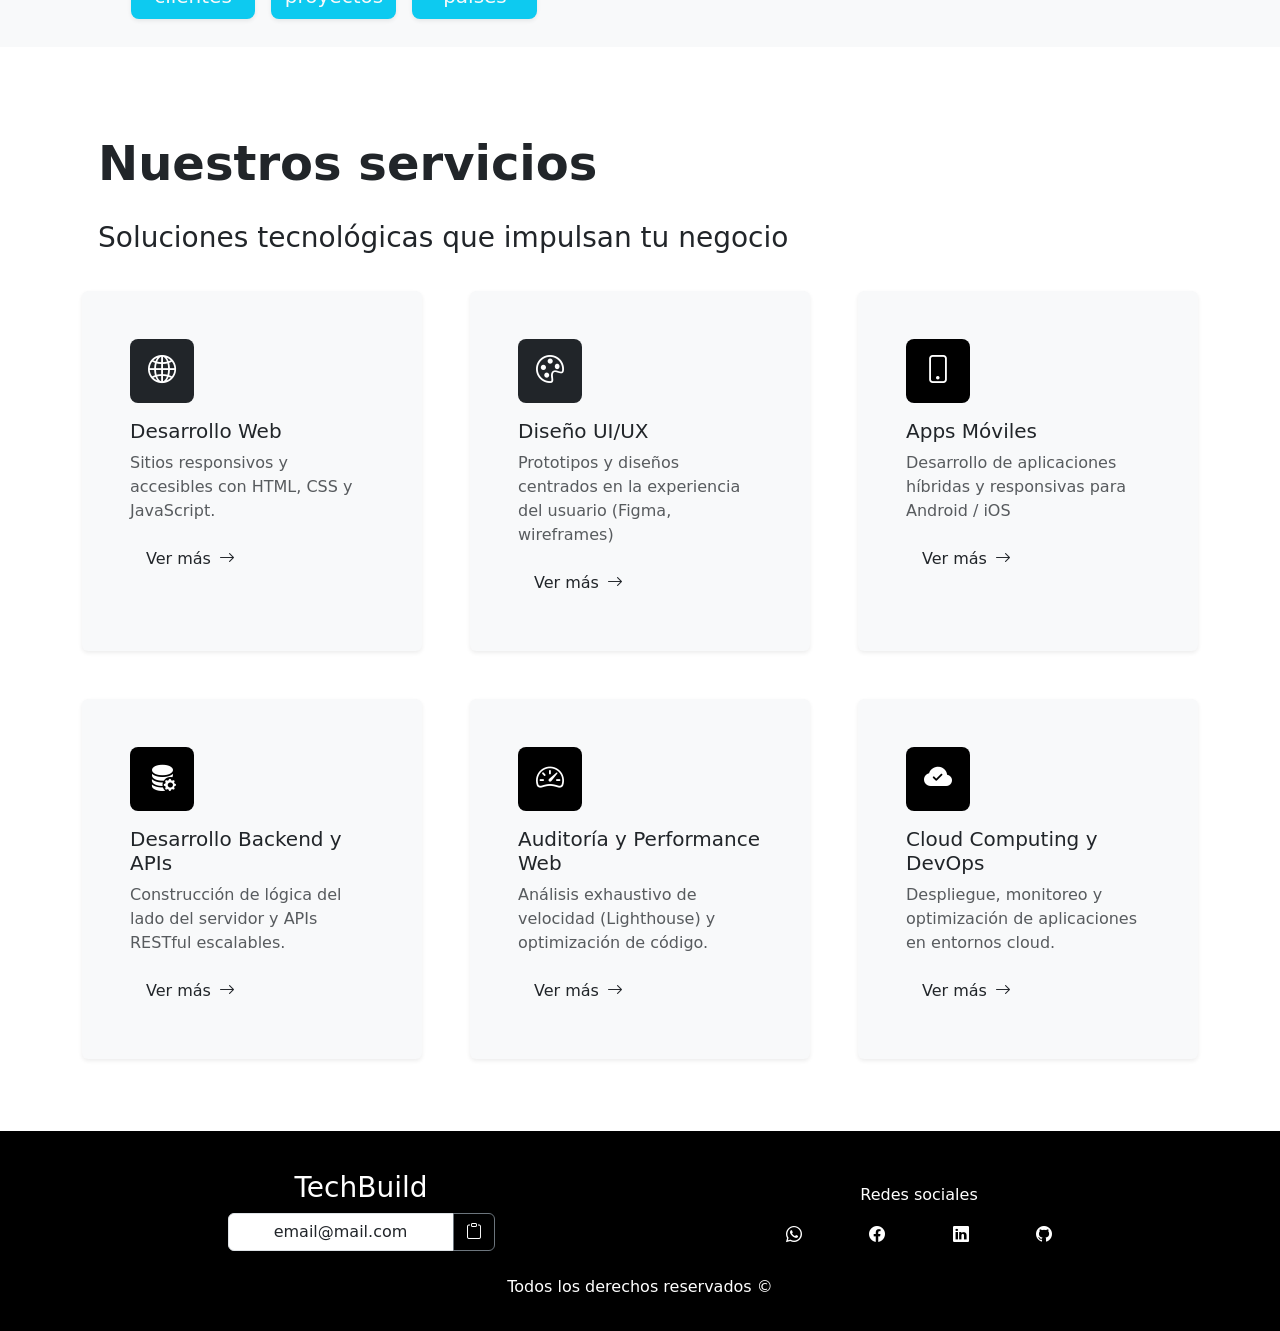
==== commit 8f837215: "arreglos de los servicios" ====
--- a/index.html
+++ b/index.html
@@ -10,7 +10,7 @@
     <link rel="stylesheet" href="https://cdn.jsdelivr.net/npm/bootstrap-icons@1.10.5/font/bootstrap-icons.css">
     <link href="https://unpkg.com/aos@2.3.1/dist/aos.css" rel="stylesheet">
     <link rel="stylesheet" href="../CSS/style.css">
-
+    
 </head>
 
 <body>
@@ -56,8 +56,8 @@
                     <div class="position-absolute top-0 start-0 w-100 h-100 bg-dark bg-opacity-75"></div>
 
                     <div
-                        class="position-absolute top-50 start-50 translate-middle text-center text-white p-4 p-md-5 mx-auto w-auto">
-                        <h1 class="display-5 display-md-3 fw-bold mb-4"
+                        class="position-absolute top-50 start-50 translate-middle text-white p-4 p-md-5 mx-auto w-auto">
+                        <h1 class="display-5 display-md-3 fw-bold mb-4 text-center"
                             style="text-shadow: 2px 2px 2px rgba(152,152,152,0.7);">
                             Tu próximo gran proyecto digital nace con TechBuild
                         </h1>
@@ -84,8 +84,8 @@
                     <div class="position-absolute top-0 start-0 w-100 h-100 bg-dark bg-opacity-75"></div>
 
                     <div
-                        class="position-absolute top-50 start-50 translate-middle text-center text-white p-4 p-md-5 mx-auto w-auto">
-                        <h1 class="display-5 display-md-3 fw-bold mb-4"
+                        class="position-absolute top-50 start-50 translate-middle text-white p-4 p-md-5 mx-auto w-auto">
+                        <h1 class="display-5 display-md-3 fw-bold mb-4 text-center "
                             style="text-shadow: 2px 2px 2px rgba(152,152,152,0.7);">
                             Impulsa tu presencia digital con nuestro equipo creativo
                         </h1>
@@ -112,8 +112,8 @@
                     <div class="position-absolute top-0 start-0 w-100 h-100 bg-dark bg-opacity-75"></div>
 
                     <div
-                        class="position-absolute top-50 start-50 translate-middle text-center text-white p-4 p-md-5 mx-auto w-auto">
-                        <h1 class="display-5 display-md-3 fw-bold mb-4"
+                        class="position-absolute top-50 start-50 translate-middle text-white p-4 p-md-5 mx-auto w-auto">
+                        <h1 class="display-5 display-md-3 fw-bold mb-4 text-center"
                             style="text-shadow: 2px 2px 2px rgba(152,152,152,0.7);">
                             Creamos soluciones que conectan con tus usuarios
                         </h1>
@@ -165,7 +165,7 @@
                             style="text-shadow: 2px 2px 2px rgba(152, 152, 152, 0.7);">Transformando ideas en realidad
                             digital</h1>
 
-                        <p data-aos="fade" data-aos-duration="1000" data-aos-delay="300" class="lead mb-4 fs-3 ">Lorem
+                        <p data-aos="fade" data-aos-duration="1000" data-aos-delay="300" class="lead mb-4 fs-3">Lorem
                             ipsum dolor sit amet, consectetur adipiscing elit, sed do eiusmod tempor incididunt ut
                             labore et dolore..</p>
 
@@ -173,19 +173,19 @@
                     <div class="row g-3 w-75 mx-auto ">
                         <div class="col-12 col-sm-4">
                             <div class="bg-info rounded-3 text-center p-2 text-light shadow-sm">
-                                <p class="h3 mb-0">+100</p>
+                                <p class="h3 mb-0 counter-number" data-target="100">100</p>
                                 <p class="fs-5 mb-0">clientes</p>
                             </div>
                         </div>
                         <div class="col-12 col-sm-4">
                             <div class="bg-info rounded-3 text-center p-2 text-light shadow-sm">
-                                <p class="h3 mb-0">+50</p>
+                                <p class="h3 mb-0 counter-number" data-target="50">50</p>
                                 <p class="fs-5 mb-0">proyectos</p>
                             </div>
                         </div>
                         <div class="col-12 col-sm-4">
                             <div class="bg-info rounded-3 text-center p-2 text-light shadow-sm">
-                                <p class="h3 mb-0">+20</p>
+                                <p class="h3 mb-0 counter-number" data-target="20">20</p>
                                 <p class="fs-5 mb-0">países</p>
                             </div>
                         </div>
@@ -202,159 +202,128 @@
     </section>
 
     <section class="container my-4 py-5">
-        <h2 class="display-5 text-center fw-bold mb-4">Servicios</h2>
-        <div class="row g-4">
-            <div class="col-12 col-md-6 col-lg-4">
-                <div class="card bg-light border-0 h-100 shadow-sm">
-                    <div class="card-body text-center d-flex flex-column p-5">
-                        <div class="mb-3">
-                            <div
-                                class="rounded-circle bg-primary text-white d-inline-flex align-items-center justify-content-center icon-circle">
+        <div class="p-3 ">
+            <h2 class="display-5 fw-bold mb-4">Nuestros servicios</h2>
+            <p class="fs-3">Soluciones tecnológicas que impulsan tu negocio</p>
+        </div>
+        <div class="row g-5">
+            <div class="col-12 col-md-6 col-lg-4">
+                <div class="card card-zoom bg-light border-0 h-100 shadow-sm">
+                    <div class="card-body d-flex flex-column p-5">
+                        <div class="mb-3">
+                            <div
+                                class=" rounded-3 bg-dark text-white d-inline-flex align-items-center justify-content-center icon-circle">
                                 <i class="bi bi-globe2 fs-3" aria-hidden="true"></i>
                             </div>
                         </div>
                         <h5 class="card-title">Desarrollo Web</h5>
                         <p class="card-text text-muted">Sitios responsivos y accesibles con HTML, CSS y JavaScript.</p>
-                        <div class="d-flex justify-content-center gap-2 my-2">
-                            <span class="badge bg-white text-dark border">HTML</span>
-                            <span class="badge bg-white text-dark border">CSS</span>
-                        </div>
-                        <div class="d-flex justify-content-center mt-auto">
-                            <a href="portafolio.html" class="btn btn-outline-primary btn-sm px-3 rounded-pill">
-                                Ver proyectos
-                            </a>
-                        </div>
-                    </div>
-                </div>
-            </div>
-
-            <div class="col-12 col-md-6 col-lg-4">
-                <div class="card bg-light border-0 h-100 shadow-sm">
-                    <div class="card-body text-center d-flex flex-column p-5">
-                        <div class="mb-3">
-                            <div
-                                class="rounded-circle bg-secondary text-white d-inline-flex align-items-center justify-content-center icon-circle">
+                        <a href="portafolio.html" class="btn border-0 d-inline-flex align-items-center gap-2 px-3 py-2">
+                            Ver más
+                            <i class="bi bi-arrow-right"></i>
+                        </a>
+                    </div>
+                </div>
+            </div>
+
+            <div class="col-12 col-md-6 col-lg-4">
+                <div class="card card-zoom bg-light border-0 h-100 shadow-sm">
+                    <div class="card-body d-flex flex-column p-5">
+                        <div class="mb-3">
+                            <div
+                                class="rounded-3 bg-dark text-white d-inline-flex align-items-center justify-content-center icon-circle">
                                 <i class="bi bi-palette fs-3" aria-hidden="true"></i>
                             </div>
                         </div>
                         <h5 class="card-title">Diseño UI/UX</h5>
                         <p class="card-text text-muted">Prototipos y diseños centrados en la experiencia del usuario
                             (Figma, wireframes)</p>
-                        <div class="d-flex justify-content-center gap-2 my-2">
-                            <span class="badge bg-white text-dark border">Figma</span>
-                            <span class="badge bg-white text-dark border">Prototipos</span>
-                        </div>
-                        <div class="d-flex justify-content-center mt-auto">
-                            <a href="portafolio.html" class="btn btn-outline-secondary btn-sm px-3 rounded-pill">
-                                Ver proyectos
-                            </a>
-                        </div>
-                    </div>
-                </div>
-            </div>
-
-            <div class="col-12 col-md-6 col-lg-4">
-                <div class="card bg-light border-0 h-100 shadow-sm">
-                    <div class="card-body text-center d-flex flex-column p-5">
-                        <div class="mb-3">
-                            <div
-                                class="rounded-circle bg-info text-white d-inline-flex align-items-center justify-content-center icon-circle">
+                        <a href="portafolio.html" class="btn border-0 d-inline-flex align-items-center gap-2 px-3 py-2">
+                            Ver más
+                            <i class="bi bi-arrow-right"></i>
+                        </a>
+                    </div>
+                </div>
+            </div>
+
+            <div class="col-12 col-md-6 col-lg-4">
+                <div class="card card-zoom bg-light border-0 h-100 shadow-sm">
+                    <div class="card-body d-flex flex-column p-5">
+                        <div class="mb-3">
+                            <div
+                                class="rounded-3 bg-black text-white d-inline-flex align-items-center justify-content-center icon-circle">
                                 <i class="bi bi-phone fs-3" aria-hidden="true"></i>
                             </div>
                         </div>
                         <h5 class="card-title">Apps Móviles</h5>
                         <p class="card-text text-muted">Desarrollo de aplicaciones híbridas y responsivas para Android /
                             iOS</p>
-                        <div class="d-flex justify-content-center gap-2 my-2">
-                            <span class="badge bg-white text-dark border">Ionic</span>
-                            <span class="badge bg-white text-dark border">React Native</span>
-                        </div>
-                        <div class="d-flex justify-content-center mt-auto">
-                            <a href="portafolio.html" class="btn btn-outline-info btn-sm px-3 rounded-pill">
-                                Ver proyectos
-                            </a>
-                        </div>
-                    </div>
-                </div>
-            </div>
-            <div class="col-12 col-md-6 col-lg-4">
-                <div class="card bg-light border-0 h-100 shadow-sm">
-                    <div class="card-body text-center d-flex flex-column p-5">
-                        <div class="mb-3">
-                            <div
-                                class="rounded-circle bg-info text-white d-inline-flex align-items-center justify-content-center icon-circle">
+                        <a href="portafolio.html" class="btn border-0 d-inline-flex align-items-center gap-2 px-3 py-2">
+                            Ver más
+                            <i class="bi bi-arrow-right"></i>
+                        </a>
+                    </div>
+                </div>
+            </div>
+            <div class="col-12 col-md-6 col-lg-4">
+                <div class="card card-zoom bg-light border-0 h-100 shadow-sm">
+                    <div class="card-body d-flex flex-column p-5">
+                        <div class="mb-3">
+                            <div
+                                class="rounded-3 bg-black text-white d-inline-flex align-items-center justify-content-center icon-circle">
                                 <i class="bi bi-database-fill-gear fs-3" aria-hidden="true"></i>
                             </div>
                         </div>
                         <h5 class="card-title">Desarrollo Backend y APIs</h5>
                         <p class="card-text text-muted">Construcción de lógica del lado del servidor y APIs RESTful
                             escalables.</p>
-                        <div class="d-flex justify-content-center gap-2 my-2">
-                            <span class="badge bg-white text-dark border">Node.js</span>
-                            <span class="badge bg-white text-dark border">Python</span>
-                            <span class="badge bg-white text-dark border">MongoDB</span>
-                        </div>
-                        <div class="d-flex justify-content-center mt-auto">
-                            <a href="portafolio.html" class="btn btn-outline-info btn-sm px-3 rounded-pill">
-                                Ver proyectos
-                            </a>
-                        </div>
-                    </div>
-                </div>
-            </div>
-            <div class="col-12 col-md-6 col-lg-4">
-                <div class="card bg-light border-0 h-100 shadow-sm">
-                    <div class="card-body text-center d-flex flex-column p-5">
-                        <div class="mb-3">
-                            <div
-                                class="rounded-circle bg-secondary text-white d-inline-flex align-items-center justify-content-center icon-circle">
+                        <a href="portafolio.html" class="btn border-0 d-inline-flex align-items-center gap-2 px-3 py-2">
+                            Ver más
+                            <i class="bi bi-arrow-right"></i>
+                        </a>
+                    </div>
+                </div>
+            </div>
+            <div class="col-12 col-md-6 col-lg-4">
+                <div class="card card-zoom bg-light border-0 h-100 shadow-sm">
+                    <div class="card-body d-flex flex-column p-5">
+                        <div class="mb-3">
+                            <div
+                                class="rounded-3 bg-black text-white d-inline-flex align-items-center justify-content-center icon-circle">
                                 <i class="bi bi-speedometer2 fs-3" aria-hidden="true"></i>
                             </div>
                         </div>
                         <h5 class="card-title">Auditoría y Performance Web</h5>
                         <p class="card-text text-muted">Análisis exhaustivo de velocidad (Lighthouse) y optimización de
                             código.</p>
-                        <div class="d-flex justify-content-center gap-2 my-2">
-                            <span class="badge bg-white text-dark border">Web Vitals</span>
-                            <span class="badge bg-white text-dark border">Minificación</span>
-                            <span class="badge bg-white text-dark border">Caching</span>
-                        </div>
-                        <div class="d-flex justify-content-center mt-auto">
-                            <a href="#" class="btn btn-outline-secondary btn-sm px-3 rounded-pill">
-                                Ver proyectos
-                            </a>
-                        </div>
-                    </div>
-                </div>
-            </div>
-            <div class="col-12 col-md-6 col-lg-4">
-                <div class="card bg-light border-0 h-100 shadow-sm">
-                    <div class="card-body text-center d-flex flex-column p-5">
-                        <div class="mb-3">
-                            <div
-                                class="rounded-circle bg-primary text-white d-inline-flex align-items-center justify-content-center icon-circle">
+                        <a href="portafolio.html" class="btn border-0 d-inline-flex align-items-center gap-2 px-3 py-2">
+                            Ver más
+                            <i class="bi bi-arrow-right"></i>
+                        </a>
+                    </div>
+                </div>
+            </div>
+            <div class="col-12 col-md-6 col-lg-4">
+                <div class="card card-zoom bg-light border-0 h-100 shadow-sm">
+                    <div class="card-body d-flex flex-column p-5">
+                        <div class="mb-3">
+                            <div
+                                class="rounded-3 bg-black text-white d-inline-flex align-items-center justify-content-center icon-circle">
                                 <i class="bi bi-cloud-check-fill fs-3" aria-hidden="true"></i>
                             </div>
                         </div>
                         <h5 class="card-title">Cloud Computing y DevOps</h5>
                         <p class="card-text text-muted">Despliegue, monitoreo y optimización de aplicaciones en entornos
                             cloud.</p>
-                        <div class="d-flex justify-content-center gap-2 my-2">
-                            <span class="badge bg-white text-dark border">AWS</span>
-                            <span class="badge bg-white text-dark border">Docker</span>
-                            <span class="badge bg-white text-dark border">CI/CD</span>
-                        </div>
-                        <div class="d-flex justify-content-center mt-auto">
-                            <a href="portafolio.html" class="btn btn-outline-primary btn-sm px-3 rounded-pill">
-                                Ver proyectos
-                            </a>
-                        </div>
+                        <a href="portafolio.html" class="btn border-0 d-inline-flex align-items-center gap-2 px-3 py-2">
+                            Ver más
+                            <i class="bi bi-arrow-right"></i>
+                        </a>
                     </div>
                 </div>
             </div>
         </div>
     </section>
-
 
     <footer class="bg-black text-white p-3">
         <div class="container px-4 pt-4">
@@ -400,6 +369,7 @@
     </script>
 
     <script src="js/main.js"></script>
+    <script src="js/counter.js"></script>
 
 </body>
 
--- a/CSS/style.css
+++ b/CSS/style.css
@@ -9,4 +9,13 @@
     object-fit: contain;
 }
 
+.card-zoom {
+    transition: transform 0.3s ease-in-out; 
+}
 
+.card-zoom:hover {
+    transform: scale(1.05); 
+    box-shadow: 0 10px 20px rgba(0, 0, 0, 0.2); 
+    z-index: 10;
+}
+
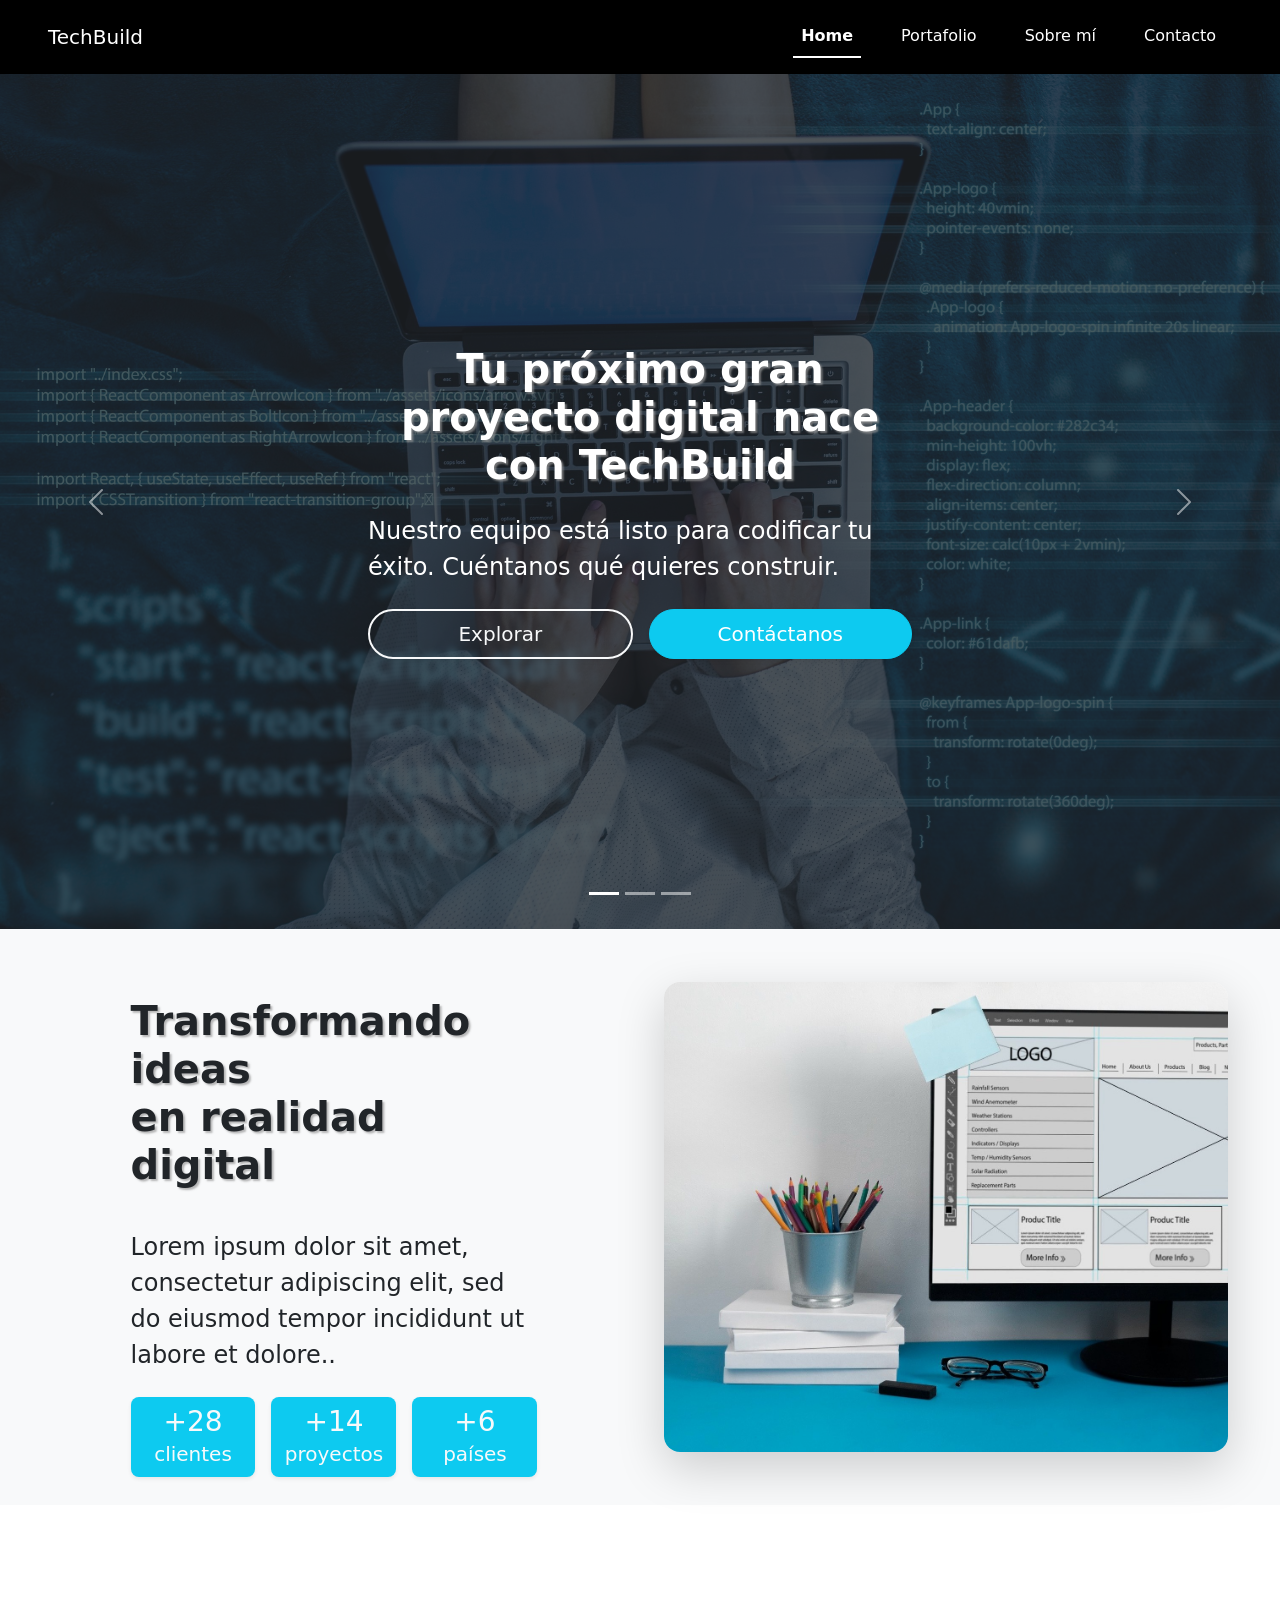
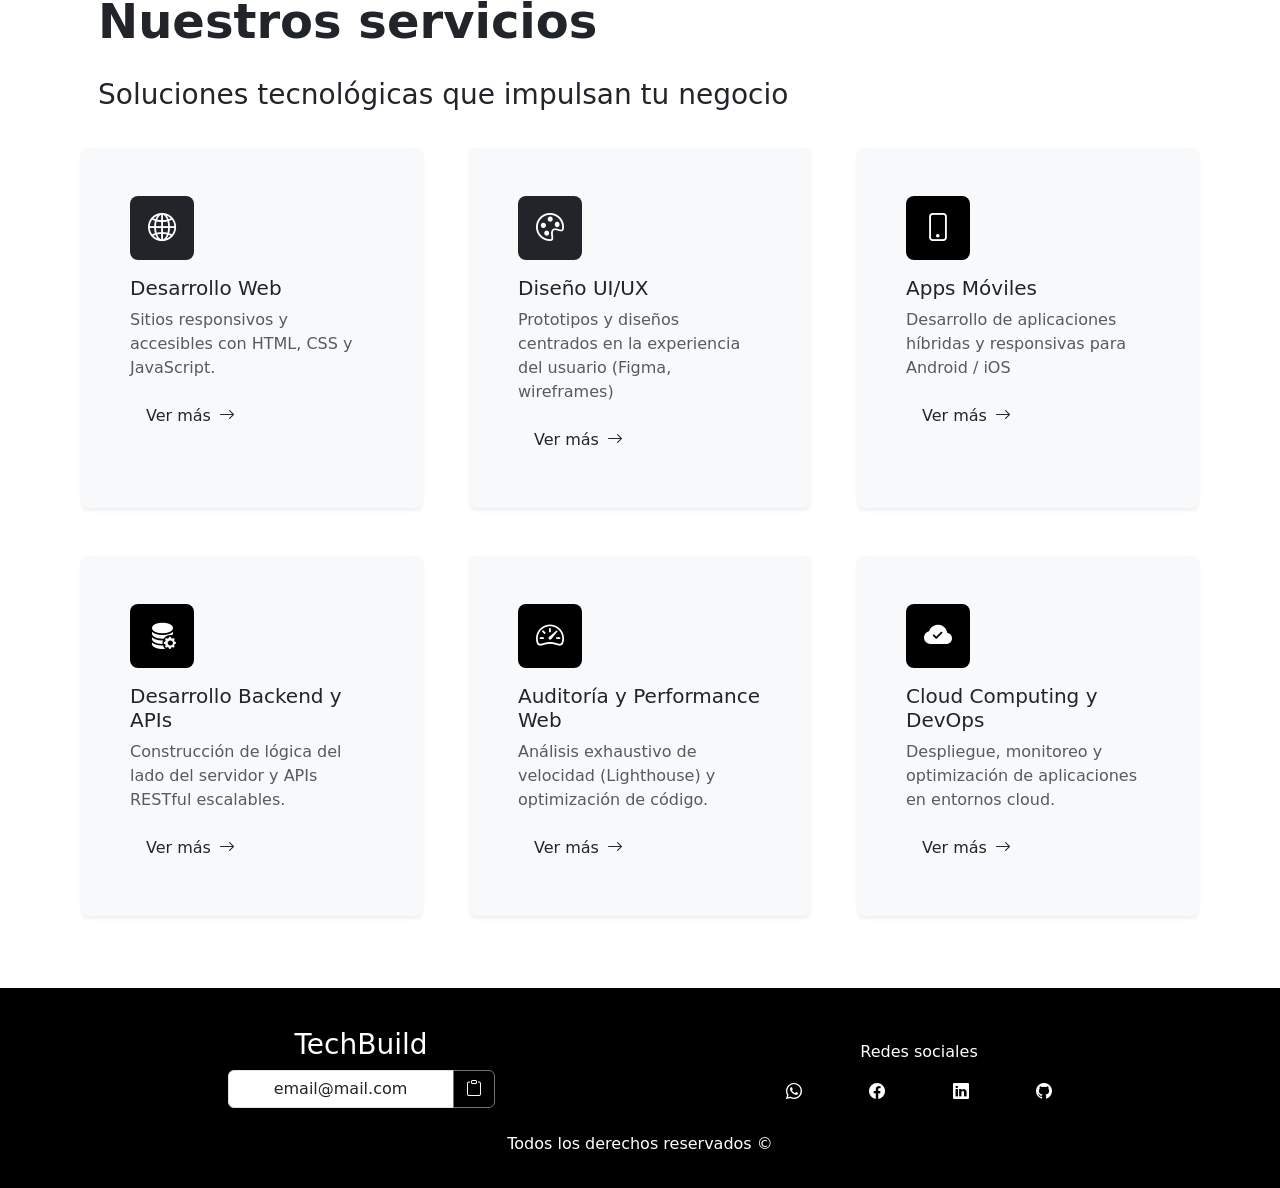
==== commit 6eca26ed: "agregando adaptabilidad" ====
--- a/index.html
+++ b/index.html
@@ -10,21 +10,22 @@
     <link rel="stylesheet" href="https://cdn.jsdelivr.net/npm/bootstrap-icons@1.10.5/font/bootstrap-icons.css">
     <link href="https://unpkg.com/aos@2.3.1/dist/aos.css" rel="stylesheet">
     <link rel="stylesheet" href="../CSS/style.css">
-    
+
 </head>
 
 <body>
     <header>
-        <nav class="navbar navbar-expand-lg navbar-dark bg-black">
+        <nav role="navigation" aria-label="Main" class="navbar navbar-expand-lg navbar-dark bg-black">
             <div class="container-fluid px-5 py-2">
                 <a class="navbar-brand text-white" href="#">TechBuild</a>
 
                 <button class="navbar-toggler" type="button" data-bs-toggle="collapse" data-bs-target="#menu"
-                    aria-controls="menu" aria-expanded="false" aria-label="Toggle navigation">
+                    aria-controls="menu" aria-expanded="false" aria-label="Toggle navigation" id="menubutton"
+                    aria-haspopup="true" aria-controls="menu">
                     <span class="navbar-toggler-icon"></span>
                 </button>
 
-                <div class="collapse navbar-collapse" id="menu">
+                <div class="collapse navbar-collapse" id="menu" role="menu" aria-labelledby="menubutton">
                     <ul class="navbar-nav nav-underline ms-auto d-flex flex-column flex-lg-row align-items-center">
                         <li class="nav-item">
                             <a class="nav-link active text-white mx-2" href="index.html">Home</a>
@@ -44,35 +45,35 @@
         </nav>
     </header>
 
-    <section class="min-vh-75 d-flex align-items-center bg-light position-relative">
+    <section id="carouselHome" role="region" aria-roledescription="carousel" aria-label="Carrusel principal de imágenes"
+        class="min-vh-75 d-flex align-items-center bg-light position-relative">
         <div id="carouselExample" class="carousel slide w-100" data-bs-ride="carousel" data-bs-interval="4000">
 
             <div class="carousel-inner">
 
                 <!-- ===== SLIDE 1 ===== -->
                 <div class="carousel-item active position-relative">
-                    <img src="/img/home/2150010128.jpg" class="d-block w-100 img-fluid" alt="Slide 1"
-                        style="object-fit: cover; height: 95vh; object-position: top;">
+                    <img src="/img/home/2150010128.jpg" class="d-block w-100 img-fluid"
+                        style="object-fit: cover; height: 95vh; object-position: top;" role="img"
+                        aria-label="imagen uno carrousel">
                     <div class="position-absolute top-0 start-0 w-100 h-100 bg-dark bg-opacity-75"></div>
 
                     <div
                         class="position-absolute top-50 start-50 translate-middle text-white p-4 p-md-5 mx-auto w-auto">
-                        <h1 class="display-5 display-md-3 fw-bold mb-4 text-center"
+                        <h1 class="display-6 display-md-4 display-lg-2 fw-bold mb-4 text-center"
                             style="text-shadow: 2px 2px 2px rgba(152,152,152,0.7);">
                             Tu próximo gran proyecto digital nace con TechBuild
                         </h1>
-                        <p class="lead mb-4 fs-3">
+                        <p class="lead mb-4 fs-4">
                             Nuestro equipo está listo para codificar tu éxito. Cuéntanos qué quieres construir.
                         </p>
                         <div class="d-flex flex-column flex-md-row gap-3 justify-content-center">
-                            <a href="contacto.html"
-                                class="btn btn-lg btn-outline-light rounded-pill shadow-sm border-2 w-100 w-md-auto">
+                            <button href="contacto.html"
+                                class="btn btn-lg btn-outline-light rounded-pill shadow-sm px-5 border-2 w-100 w-md-auto">
                                 Explorar
-                            </a>
-                            <a href="contacto.html"
-                                class="btn btn-info btn-lg rounded-pill px-4 text-white w-100 w-md-auto shadow-sm">
-                                Contáctanos
-                            </a>
+                            </button>
+                            <button type="button" href="contacto.htmzl"
+                                class="btn btn-info btn-lg rounded-pill px-5 text-white w-100 w-md-auto shadow-sm">Contáctanos</button>
                         </div>
                     </div>
                 </div>
@@ -80,27 +81,26 @@
                 <!-- ===== SLIDE 2 ===== -->
                 <div class="carousel-item position-relative">
                     <img src="/img/home/2150038841.jpg" class="d-block w-100 img-fluid" alt="Slide 2"
-                        style="object-fit: cover; height: 95vh; object-position: top;">
+                        style="object-fit: cover; height: 95vh; object-position: top;" role="img"
+                        aria-label="imagen dos carrousel">
                     <div class="position-absolute top-0 start-0 w-100 h-100 bg-dark bg-opacity-75"></div>
 
                     <div
                         class="position-absolute top-50 start-50 translate-middle text-white p-4 p-md-5 mx-auto w-auto">
-                        <h1 class="display-5 display-md-3 fw-bold mb-4 text-center "
+                        <h1 class="display-6 display-md-4 display-lg-2  fw-bold mb-4 text-center "
                             style="text-shadow: 2px 2px 2px rgba(152,152,152,0.7);">
                             Impulsa tu presencia digital con nuestro equipo creativo
                         </h1>
-                        <p class="lead mb-4 fs-3">
+                        <p class="lead mb-4 fs-4">
                             Diseñamos experiencias modernas que transforman ideas en productos digitales.
                         </p>
                         <div class="d-flex flex-column flex-md-row gap-3 justify-content-center">
-                            <a href="contacto.html"
-                                class="btn btn-lg btn-outline-light rounded-pill shadow-sm border-2 w-100 w-md-auto">
+                            <button href="contacto.html"
+                                class="btn btn-lg btn-outline-light rounded-pill shadow-sm px-5 border-2 w-100 w-md-auto">
                                 Explorar
-                            </a>
-                            <a href="contacto.html"
-                                class="btn btn-info btn-lg rounded-pill px-4 text-white w-100 w-md-auto shadow-sm">
-                                Contáctanos
-                            </a>
+                            </button>
+                            <button type="button" href="contacto.htmzl"
+                                class="btn btn-info btn-lg rounded-pill px-5 text-white w-100 w-md-auto shadow-sm">Contáctanos</button>
                         </div>
                     </div>
                 </div>
@@ -108,38 +108,39 @@
                 <!-- ===== SLIDE 3 ===== -->
                 <div class="carousel-item position-relative">
                     <img src="/img/home/89076.jpg" class="d-block w-100 img-fluid" alt="Slide 3"
-                        style="object-fit: cover; height: 95vh; object-position: top;">
+                        style="object-fit: cover; height: 95vh; object-position: top;" role="img"
+                        aria-label="imagen tres carrousel">
                     <div class="position-absolute top-0 start-0 w-100 h-100 bg-dark bg-opacity-75"></div>
 
                     <div
                         class="position-absolute top-50 start-50 translate-middle text-white p-4 p-md-5 mx-auto w-auto">
-                        <h1 class="display-5 display-md-3 fw-bold mb-4 text-center"
+                        <h1 class="display-6 display-md-4 display-lg-2  fw-bold mb-4 text-center"
                             style="text-shadow: 2px 2px 2px rgba(152,152,152,0.7);">
                             Creamos soluciones que conectan con tus usuarios
                         </h1>
-                        <p class="lead mb-4 fs-3">
+                        <p class="lead mb-4 fs-4">
                             Desde la estrategia hasta la implementación, te acompañamos en todo el proceso.
                         </p>
                         <div class="d-flex flex-column flex-md-row gap-3 justify-content-center">
-                            <a href="contacto.html"
-                                class="btn btn-lg btn-outline-light rounded-pill shadow-sm border-2 w-100 w-md-auto">
+                            <button href="contacto.html"
+                                class="btn btn-lg btn-outline-light rounded-pill shadow-sm px-5 border-2 w-100 w-md-auto">
                                 Explorar
-                            </a>
-                            <a href="contacto.html"
-                                class="btn btn-info btn-lg rounded-pill px-4 text-white w-100 w-md-auto shadow-sm">
-                                Contáctanos
-                            </a>
+                            </button>
+                            <button type="button" href="contacto.htmzl"
+                                class="btn btn-info btn-lg rounded-pill px-5 text-white w-100 w-md-auto shadow-sm">Contáctanos</button>
                         </div>
                     </div>
                 </div>
             </div>
 
             <!-- CONTROLES -->
-            <button class="carousel-control-prev" type="button" data-bs-target="#carouselExample" data-bs-slide="prev">
+            <button class="carousel-control-prev" type="button" data-bs-target="#carouselExample" data-bs-slide="prev"
+                aria-label="Anterior">
                 <span class="carousel-control-prev-icon" aria-hidden="true"></span>
                 <span class="visually-hidden">Anterior</span>
             </button>
-            <button class="carousel-control-next" type="button" data-bs-target="#carouselExample" data-bs-slide="next">
+            <button class="carousel-control-next" type="button" data-bs-target="#carouselExample" data-bs-slide="next"
+                aria-label="Siguiente">
                 <span class="carousel-control-next-icon" aria-hidden="true"></span>
                 <span class="visually-hidden">Siguiente</span>
             </button>
@@ -161,11 +162,13 @@
             <div class="row align-items-center g-5">
                 <div class="col-12 col-lg-6 px-6">
                     <div class="row g-3 mt-4 w-75 mx-auto ">
-                        <h1 data-aos="fade-up" data-aos-duration="1000" class="display-4 display-md-5 fw-bold mb-4"
-                            style="text-shadow: 2px 2px 2px rgba(152, 152, 152, 0.7);">Transformando ideas en realidad
+                        <h1 data-aos="fade-up" data-aos-duration="1000"
+                            class="display-6 display-md-5 display-lg-3  fw-bold mb-4"
+                            style="text-shadow: 2px 2px 2px rgba(152, 152, 152, 0.7);">Transformando ideas <br> en
+                            realidad
                             digital</h1>
 
-                        <p data-aos="fade" data-aos-duration="1000" data-aos-delay="300" class="lead mb-4 fs-3">Lorem
+                        <p data-aos="fade" data-aos-duration="1000" data-aos-delay="300" class="lead mb-4 fs-4">Lorem
                             ipsum dolor sit amet, consectetur adipiscing elit, sed do eiusmod tempor incididunt ut
                             labore et dolore..</p>
 
@@ -193,7 +196,8 @@
                 </div>
 
                 <div class="col-12 col-lg-6">
-                    <img src="/img/home/portadaHome.jpg" alt="TechBuild Portfolio" class="img-fluid rounded-4 shadow-lg"
+                    <img src="/img/home/portadaHome.jpg" role="img"
+                        aria-label="Imagen promocional del portafolio TechBuild" class="img-fluid rounded-4 shadow-lg"
                         data-aos="fade-left" data-aos-duration="1200" data-aos-easing="ease-out" data-aos-once="true">
                 </div>
 
@@ -201,9 +205,9 @@
         </div>
     </section>
 
-    <section class="container my-4 py-5">
+    <section role="region" aria-labelledby="servicios-title" class="container my-4 py-5">
         <div class="p-3 ">
-            <h2 class="display-5 fw-bold mb-4">Nuestros servicios</h2>
+            <h2 id="servicios-title" class="display-5 fw-bold mb-4">Nuestros servicios</h2>
             <p class="fs-3">Soluciones tecnológicas que impulsan tu negocio</p>
         </div>
         <div class="row g-5">
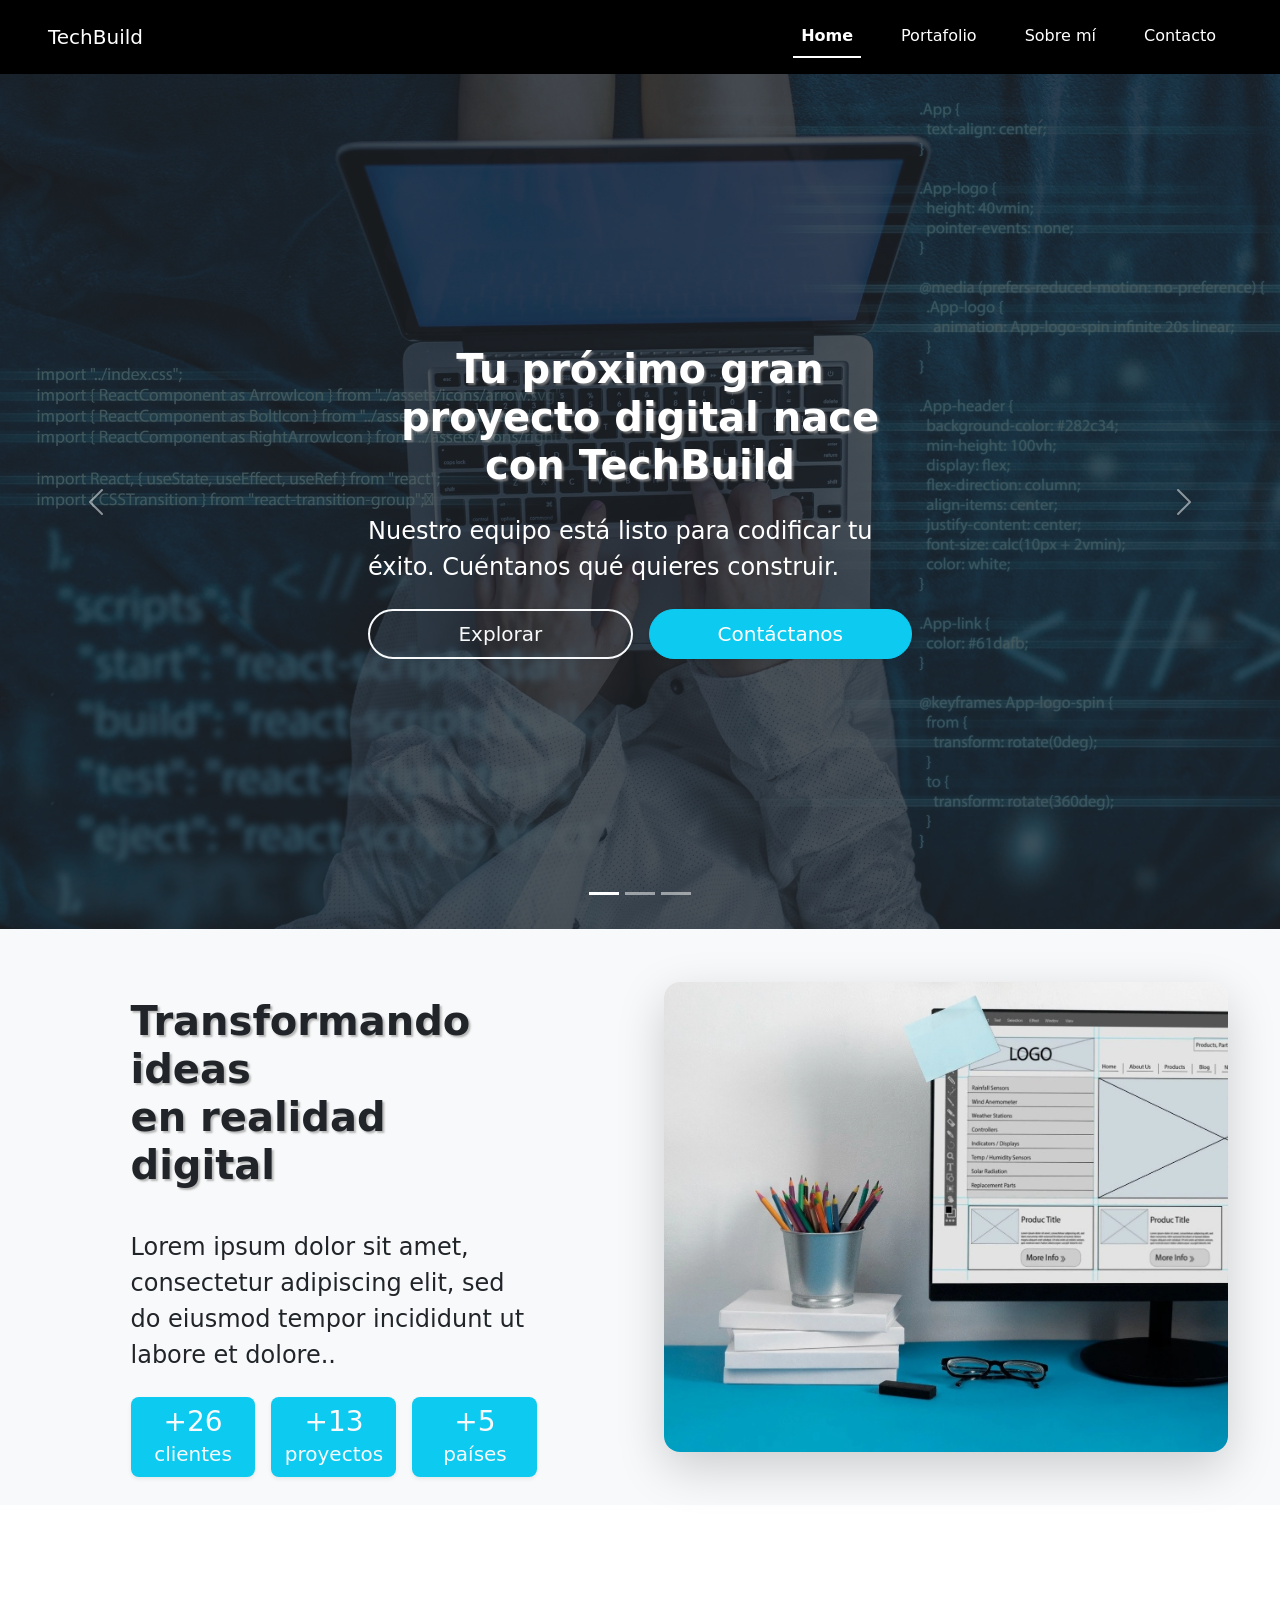
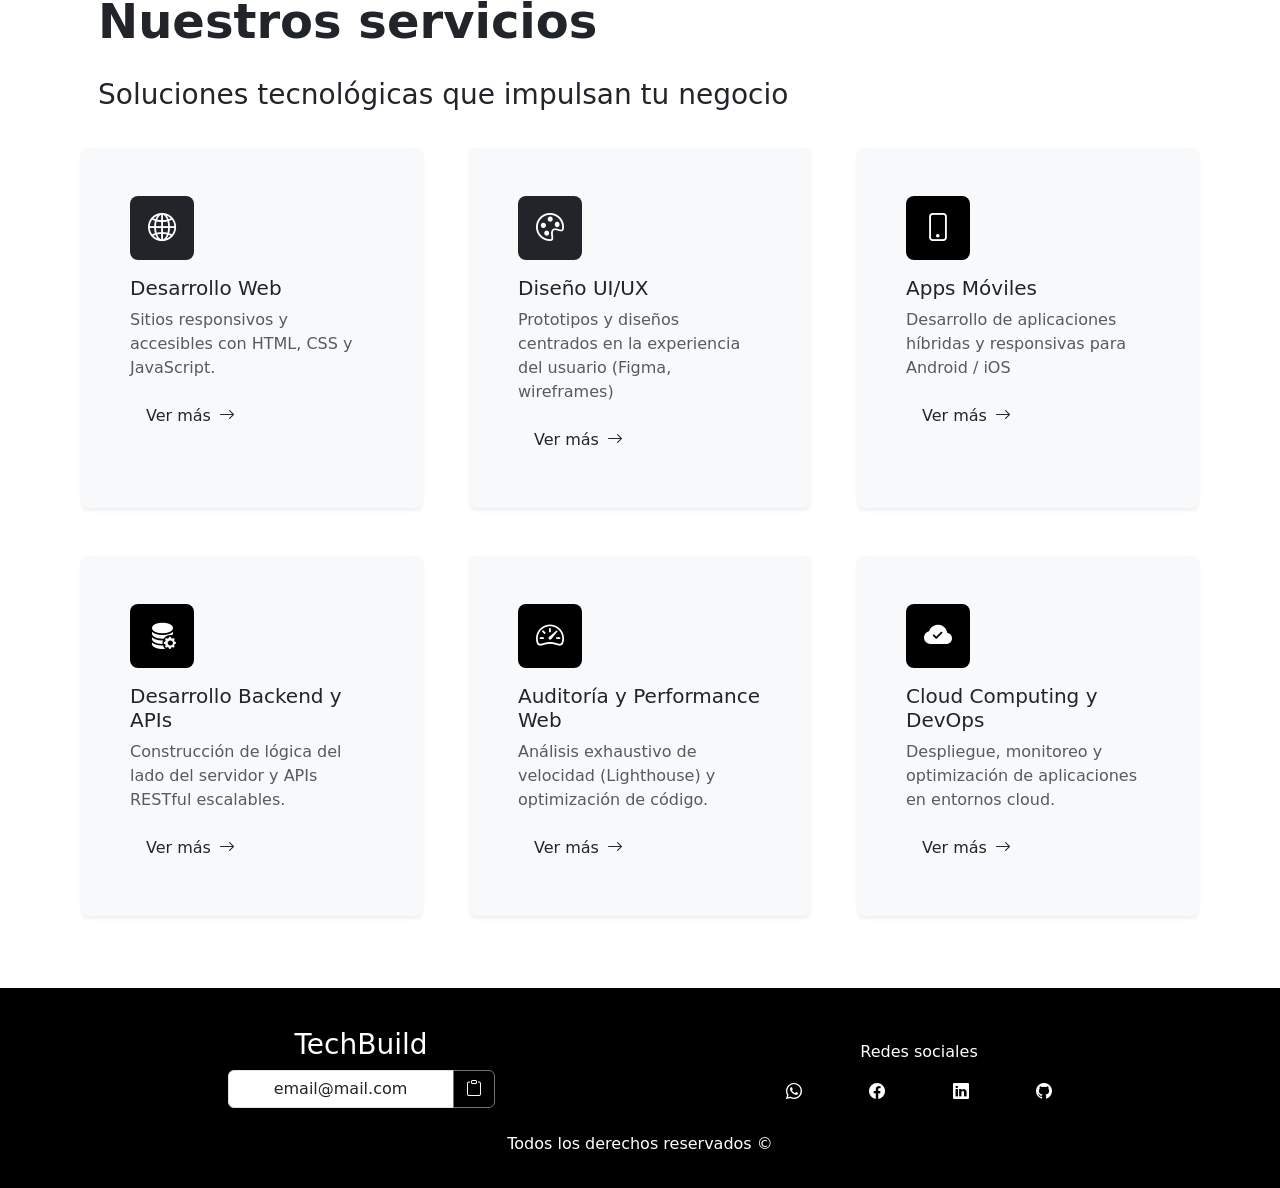
==== commit 9cc87959: "refactor: changed images .png to .webp format" ====
--- a/index.html
+++ b/index.html
@@ -53,7 +53,7 @@
 
                 <!-- ===== SLIDE 1 ===== -->
                 <div class="carousel-item active position-relative">
-                    <img src="/img/home/2150010128.jpg" class="d-block w-100 img-fluid"
+                    <img src="./img/home/2150010128.webp" class="d-block w-100 img-fluid"
                         style="object-fit: cover; height: 95vh; object-position: top;" role="img"
                         aria-label="imagen uno carrousel">
                     <div class="position-absolute top-0 start-0 w-100 h-100 bg-dark bg-opacity-75"></div>
@@ -80,7 +80,7 @@
 
                 <!-- ===== SLIDE 2 ===== -->
                 <div class="carousel-item position-relative">
-                    <img src="/img/home/2150038841.jpg" class="d-block w-100 img-fluid" alt="Slide 2"
+                    <img src="./img/home/2150038841.webp" class="d-block w-100 img-fluid" alt="Slide 2"
                         style="object-fit: cover; height: 95vh; object-position: top;" role="img"
                         aria-label="imagen dos carrousel">
                     <div class="position-absolute top-0 start-0 w-100 h-100 bg-dark bg-opacity-75"></div>
@@ -99,7 +99,7 @@
                                 class="btn btn-lg btn-outline-light rounded-pill shadow-sm px-5 border-2 w-100 w-md-auto">
                                 Explorar
                             </button>
-                            <button type="button" href="contacto.htmzl"
+                            <button type="button" href="contacto.html"
                                 class="btn btn-info btn-lg rounded-pill px-5 text-white w-100 w-md-auto shadow-sm">Contáctanos</button>
                         </div>
                     </div>
@@ -107,7 +107,7 @@
 
                 <!-- ===== SLIDE 3 ===== -->
                 <div class="carousel-item position-relative">
-                    <img src="/img/home/89076.jpg" class="d-block w-100 img-fluid" alt="Slide 3"
+                    <img src="./img/home/89076.webp" class="d-block w-100 img-fluid" alt="Slide 3"
                         style="object-fit: cover; height: 95vh; object-position: top;" role="img"
                         aria-label="imagen tres carrousel">
                     <div class="position-absolute top-0 start-0 w-100 h-100 bg-dark bg-opacity-75"></div>
@@ -196,9 +196,9 @@
                 </div>
 
                 <div class="col-12 col-lg-6">
-                    <img src="/img/home/portadaHome.jpg" role="img"
+                    <img src="./img/home/portadaHome.webp" role="img"
                         aria-label="Imagen promocional del portafolio TechBuild" class="img-fluid rounded-4 shadow-lg"
-                        data-aos="fade-left" data-aos-duration="1200" data-aos-easing="ease-out" data-aos-once="true">
+                        data-aos="fade-left" data-aos-duration="1200" data-aos-easing="ease-out" data-aos-once="true" alt="portadaHome">
                 </div>
 
             </div>
